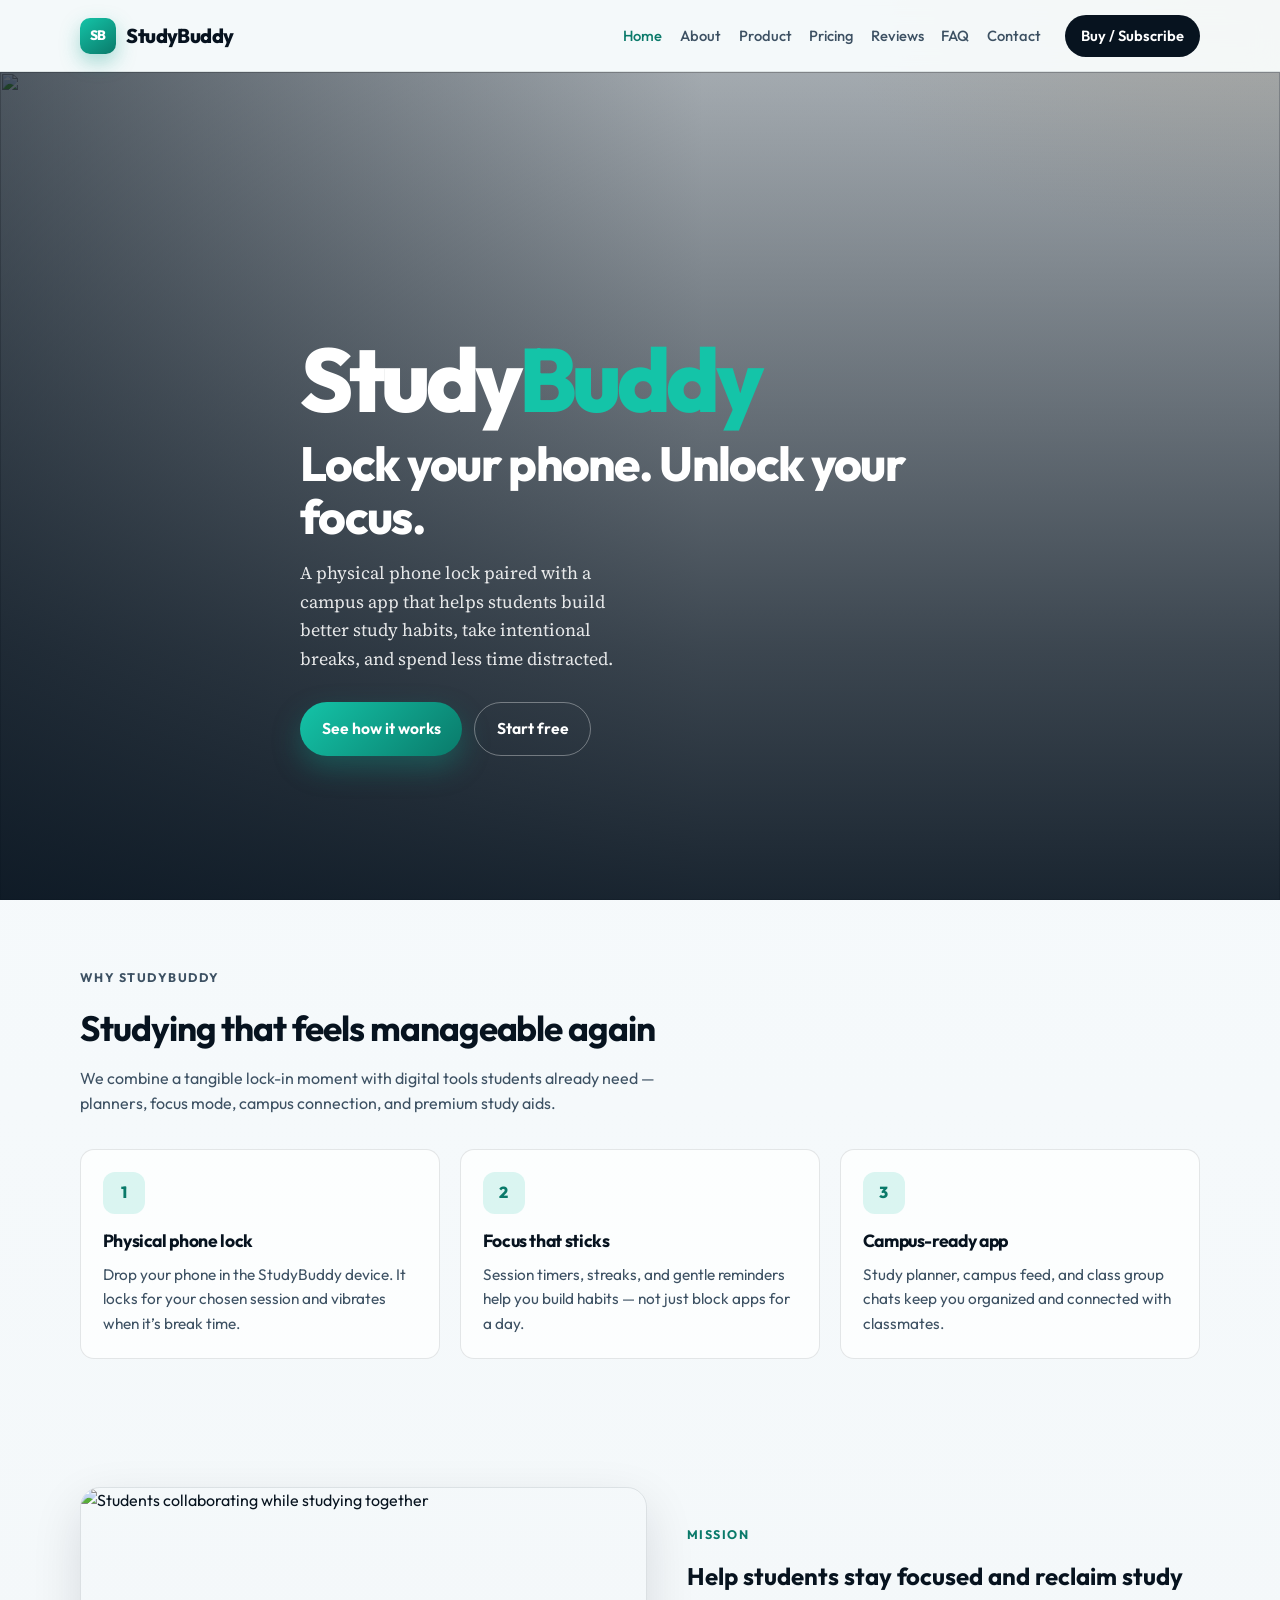
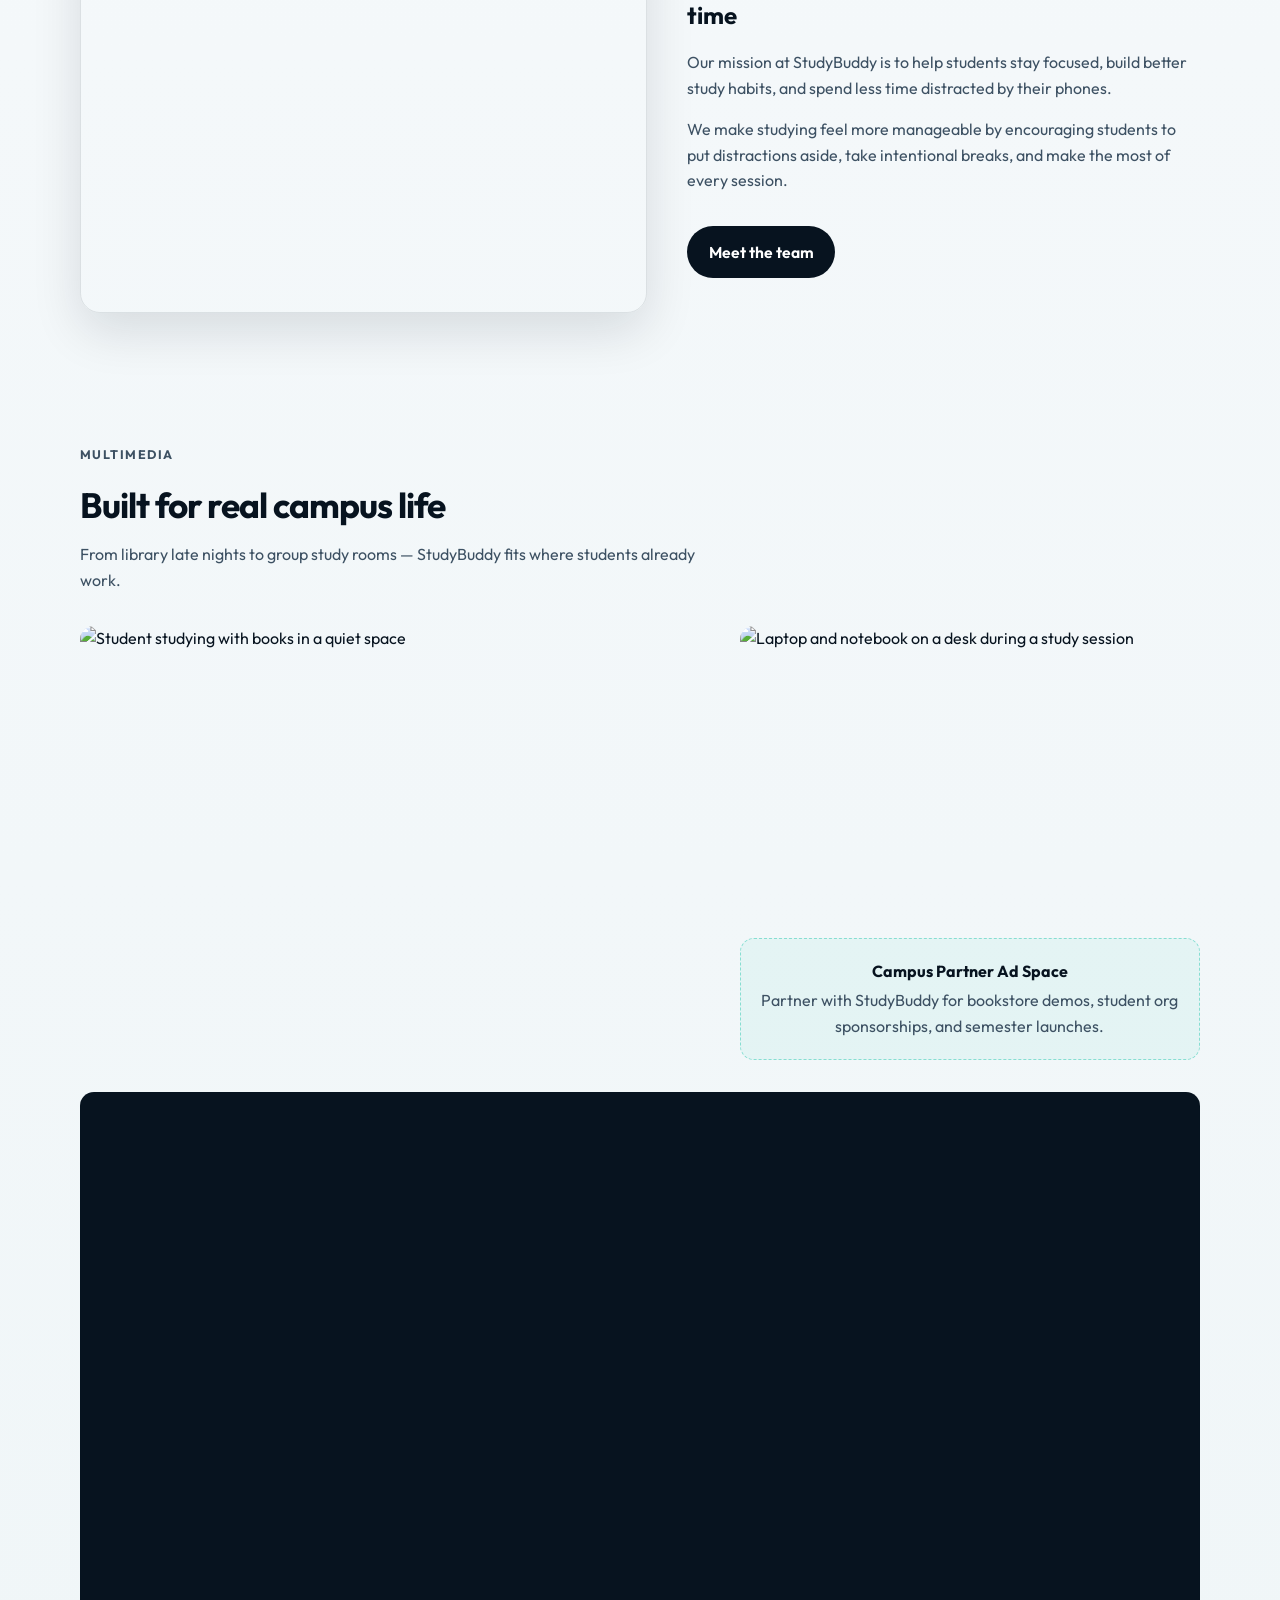
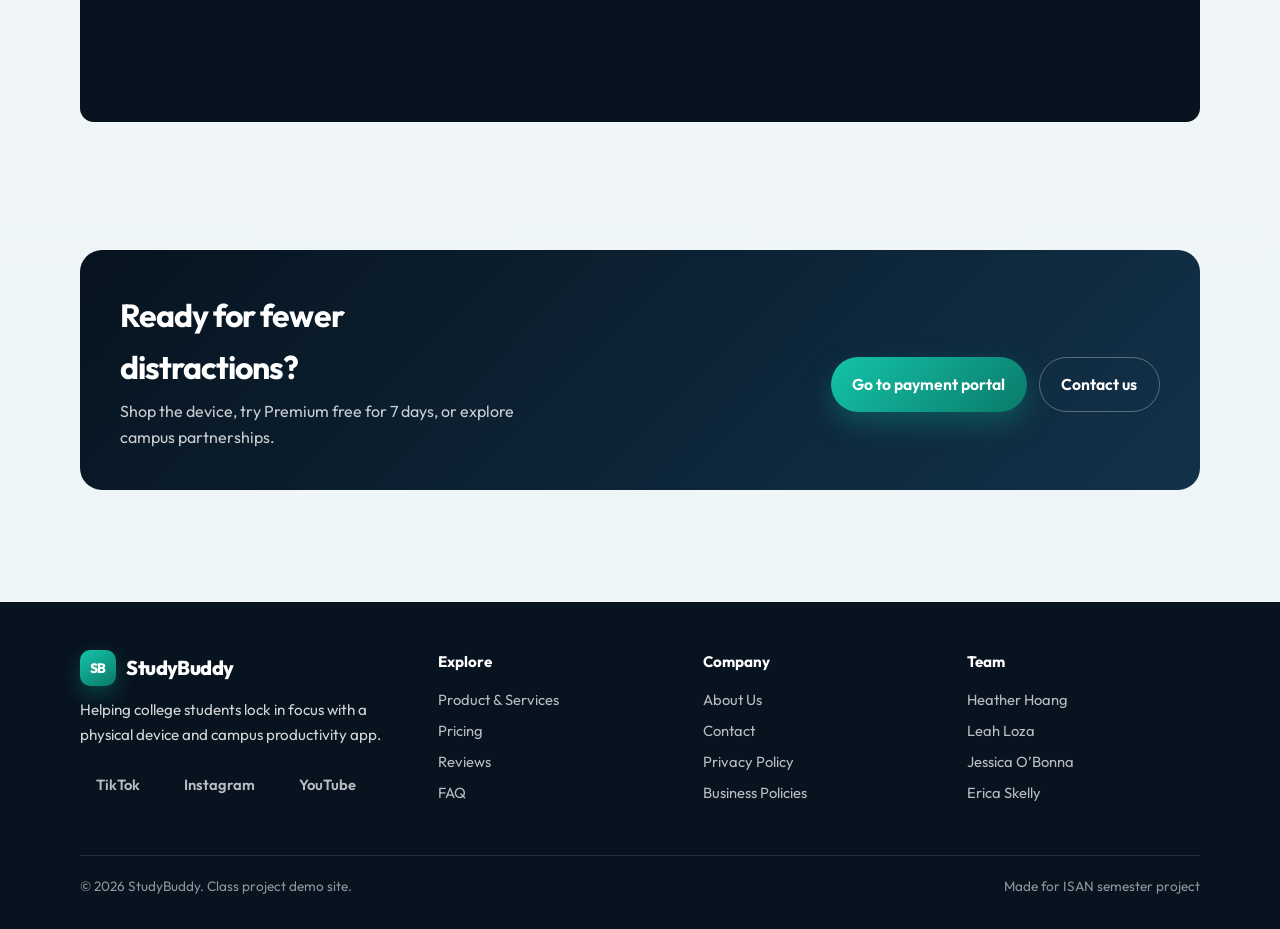
==== index.html @ 8989edad "Initial StudyBuddy multi-page class project website. Co-authored-by: Cursor <cursoragent@cursor.com>" ====
<!DOCTYPE html>
<html lang="en">
<head>
  <meta charset="UTF-8" />
  <meta name="viewport" content="width=device-width, initial-scale=1" />
  <title>StudyBuddy — Lock in. Study better.</title>
  <meta name="description" content="StudyBuddy helps college students stay focused with a phone-locking device and campus productivity app." />
  <link rel="stylesheet" href="css/styles.css" />
</head>
<body>
  <header class="site-header">
    <div class="container nav">
      <a class="logo" href="index.html"><span class="logo-mark">SB</span> StudyBuddy</a>
      <button class="nav-toggle" aria-label="Menu" aria-expanded="false"><span></span><span></span><span></span></button>
      <nav class="nav-links" aria-label="Primary">
        <a class="active" href="index.html">Home</a>
        <a href="about.html">About</a>
        <a href="product.html">Product</a>
        <a href="pricing.html">Pricing</a>
        <a href="testimonials.html">Reviews</a>
        <a href="faq.html">FAQ</a>
        <a href="contact.html">Contact</a>
        <a class="nav-cta" href="checkout.html">Buy / Subscribe</a>
      </nav>
    </div>
  </header>

  <main>
    <section class="hero">
      <div class="hero-media" aria-hidden="true">
        <img src="https://images.unsplash.com/photo-1434030216411-0b793f4b4173?auto=format&fit=crop&w=1800&q=80" alt="" />
      </div>
      <div class="container hero-content">
        <p class="brand-hero">Study<span>Buddy</span></p>
        <h1>Lock your phone. Unlock your focus.</h1>
        <p class="lede">A physical phone lock paired with a campus app that helps students build better study habits, take intentional breaks, and spend less time distracted.</p>
        <div class="hero-actions">
          <a class="btn btn-primary" href="product.html">See how it works</a>
          <a class="btn btn-ghost" href="checkout.html" style="color:#fff;border-color:rgba(255,255,255,.35)">Start free</a>
        </div>
      </div>
    </section>

    <section>
      <div class="container">
        <div class="section-head">
          <p class="eyebrow">Why StudyBuddy</p>
          <h2>Studying that feels manageable again</h2>
          <p>We combine a tangible lock-in moment with digital tools students already need — planners, focus mode, campus connection, and premium study aids.</p>
        </div>
        <div class="feature-grid">
          <article class="feature">
            <div class="feature-icon">1</div>
            <h3>Physical phone lock</h3>
            <p>Drop your phone in the StudyBuddy device. It locks for your chosen session and vibrates when it’s break time.</p>
          </article>
          <article class="feature">
            <div class="feature-icon">2</div>
            <h3>Focus that sticks</h3>
            <p>Session timers, streaks, and gentle reminders help you build habits — not just block apps for a day.</p>
          </article>
          <article class="feature">
            <div class="feature-icon">3</div>
            <h3>Campus-ready app</h3>
            <p>Study planner, campus feed, and class group chats keep you organized and connected with classmates.</p>
          </article>
        </div>
      </div>
    </section>

    <section>
      <div class="container split">
        <div class="device-shot">
          <img src="https://images.unsplash.com/photo-1522202176988-66273c2fd55f?auto=format&fit=crop&w=1200&q=80" alt="Students collaborating while studying together" />
        </div>
        <div>
          <p class="eyebrow">Mission</p>
          <h2>Help students stay focused and reclaim study time</h2>
          <p class="muted mt-1">Our mission at StudyBuddy is to help students stay focused, build better study habits, and spend less time distracted by their phones.</p>
          <p class="muted mt-1">We make studying feel more manageable by encouraging students to put distractions aside, take intentional breaks, and make the most of every session.</p>
          <a class="btn btn-secondary mt-2" href="about.html">Meet the team</a>
        </div>
      </div>
    </section>

    <section>
      <div class="container">
        <div class="section-head">
          <p class="eyebrow">Multimedia</p>
          <h2>Built for real campus life</h2>
          <p>From library late nights to group study rooms — StudyBuddy fits where students already work.</p>
        </div>
        <div class="media-band">
          <img src="https://images.unsplash.com/photo-1481627836376-60a22a1112ea?auto=format&fit=crop&w=1200&q=80" alt="Student studying with books in a quiet space" />
          <div class="media-stack">
            <img src="https://images.unsplash.com/photo-1516321318423-f06f85e504b3?auto=format&fit=crop&w=900&q=80" alt="Laptop and notebook on a desk during a study session" />
            <div class="ad-space media-tile">
              <strong>Campus Partner Ad Space</strong>
              <p class="muted">Partner with StudyBuddy for bookstore demos, student org sponsorships, and semester launches.</p>
            </div>
          </div>
        </div>
        <div class="mt-2" style="border-radius:14px;overflow:hidden;border:1px solid var(--line);aspect-ratio:16/9;background:#07131f;">
          <iframe
            title="Focus study ambience video"
            width="100%"
            height="100%"
            style="border:0;min-height:320px;"
            src="https://www.youtube.com/embed/jfKfPfyJRdk"
            allow="accelerometer; autoplay; clipboard-write; encrypted-media; gyroscope; picture-in-picture"
            allowfullscreen></iframe>
        </div>
      </div>
    </section>

    <section>
      <div class="container">
        <div class="cta-band">
          <div>
            <h2>Ready for fewer distractions?</h2>
            <p>Shop the device, try Premium free for 7 days, or explore campus partnerships.</p>
          </div>
          <div class="hero-actions">
            <a class="btn btn-primary" href="checkout.html">Go to payment portal</a>
            <a class="btn btn-ghost" href="contact.html" style="color:#fff;border-color:rgba(255,255,255,.3)">Contact us</a>
          </div>
        </div>
      </div>
    </section>
  </main>

  <footer class="site-footer">
    <div class="container footer-grid">
      <div>
        <div class="logo"><span class="logo-mark">SB</span> StudyBuddy</div>
        <p>Helping college students lock in focus with a physical device and campus productivity app.</p>
        <div class="social-row mt-1">
          <a class="social-link" href="https://www.tiktok.com" target="_blank" rel="noopener">TikTok</a>
          <a class="social-link" href="https://www.instagram.com" target="_blank" rel="noopener">Instagram</a>
          <a class="social-link" href="https://www.youtube.com" target="_blank" rel="noopener">YouTube</a>
        </div>
      </div>
      <div>
        <h4>Explore</h4>
        <a href="product.html">Product &amp; Services</a>
        <a href="pricing.html">Pricing</a>
        <a href="testimonials.html">Reviews</a>
        <a href="faq.html">FAQ</a>
      </div>
      <div>
        <h4>Company</h4>
        <a href="about.html">About Us</a>
        <a href="contact.html">Contact</a>
        <a href="privacy.html">Privacy Policy</a>
        <a href="policies.html">Business Policies</a>
      </div>
      <div>
        <h4>Team</h4>
        <a href="about.html">Heather Hoang</a>
        <a href="about.html">Leah Loza</a>
        <a href="about.html">Jessica O’Bonna</a>
        <a href="about.html">Erica Skelly</a>
      </div>
    </div>
    <div class="container footer-bottom">
      <span>© 2026 StudyBuddy. Class project demo site.</span>
      <span>Made for ISAN semester project</span>
    </div>
  </footer>
  <script src="js/main.js"></script>
</body>
</html>
---- css/styles.css ----
/* StudyBuddy — campus focus, ink + teal */
@import url('https://fonts.googleapis.com/css2?family=Outfit:wght@400;500;600;700;800&family=Source+Serif+4:opsz,wght@8..60,500;8..60,600&display=swap');

:root {
  --ink: #07131f;
  --ink-soft: #132536;
  --slate: #3d5163;
  --mist: #e8f1f4;
  --paper: #f4f8fa;
  --teal: #0f9f8a;
  --teal-bright: #14c4a8;
  --teal-deep: #0a7a6a;
  --amber: #e8a23a;
  --white: #ffffff;
  --line: rgba(7, 19, 31, 0.1);
  --shadow: 0 18px 50px rgba(7, 19, 31, 0.12);
  --radius: 14px;
  --max: 1120px;
  --nav-h: 72px;
  --font-display: "Outfit", system-ui, sans-serif;
  --font-serif: "Source Serif 4", Georgia, serif;
}

*,
*::before,
*::after {
  box-sizing: border-box;
  margin: 0;
  padding: 0;
}

html {
  scroll-behavior: smooth;
}

body {
  font-family: var(--font-display);
  color: var(--ink);
  background:
    radial-gradient(1200px 600px at 10% -10%, rgba(20, 196, 168, 0.18), transparent 55%),
    radial-gradient(900px 500px at 100% 0%, rgba(232, 162, 58, 0.12), transparent 50%),
    linear-gradient(180deg, #f7fbfd 0%, var(--paper) 40%, #eef5f7 100%);
  line-height: 1.6;
  min-height: 100vh;
}

img {
  max-width: 100%;
  display: block;
}

a {
  color: inherit;
  text-decoration: none;
}

ul {
  list-style: none;
}

.container {
  width: min(100% - 2.5rem, var(--max));
  margin-inline: auto;
}

/* Nav */
.site-header {
  position: sticky;
  top: 0;
  z-index: 100;
  height: var(--nav-h);
  backdrop-filter: blur(14px);
  background: rgba(244, 248, 250, 0.85);
  border-bottom: 1px solid var(--line);
}

.nav {
  height: var(--nav-h);
  display: flex;
  align-items: center;
  justify-content: space-between;
  gap: 1rem;
}

.logo {
  display: flex;
  align-items: center;
  gap: 0.65rem;
  font-weight: 800;
  font-size: 1.25rem;
  letter-spacing: -0.03em;
}

.logo-mark {
  width: 36px;
  height: 36px;
  border-radius: 10px;
  background: linear-gradient(145deg, var(--teal-bright), var(--teal-deep));
  display: grid;
  place-items: center;
  color: white;
  font-size: 0.85rem;
  box-shadow: 0 8px 20px rgba(15, 159, 138, 0.35);
}

.nav-links {
  display: flex;
  align-items: center;
  gap: 0.15rem 1.1rem;
  flex-wrap: wrap;
  justify-content: flex-end;
}

.nav-links a {
  font-size: 0.92rem;
  font-weight: 500;
  color: var(--slate);
  transition: color 0.2s ease;
}

.nav-links a:hover,
.nav-links a.active {
  color: var(--teal-deep);
}

.nav-cta {
  margin-left: 0.4rem;
  background: var(--ink);
  color: white !important;
  padding: 0.55rem 1rem;
  border-radius: 999px;
  font-weight: 600 !important;
}

.nav-cta:hover {
  background: var(--teal-deep) !important;
  color: white !important;
}

.nav-toggle {
  display: none;
  border: 0;
  background: transparent;
  width: 42px;
  height: 42px;
  cursor: pointer;
}

.nav-toggle span {
  display: block;
  height: 2px;
  background: var(--ink);
  margin: 7px 8px;
  border-radius: 2px;
}

@media (max-width: 900px) {
  .nav-toggle {
    display: block;
  }

  .nav-links {
    display: none;
    position: absolute;
    inset: var(--nav-h) 0 auto 0;
    background: rgba(244, 248, 250, 0.98);
    border-bottom: 1px solid var(--line);
    padding: 1rem 1.25rem 1.25rem;
    flex-direction: column;
    align-items: stretch;
    gap: 0.75rem;
  }

  .nav-links.open {
    display: flex;
  }

  .nav-cta {
    margin-left: 0;
    text-align: center;
  }
}

/* Buttons */
.btn {
  display: inline-flex;
  align-items: center;
  justify-content: center;
  gap: 0.45rem;
  padding: 0.85rem 1.35rem;
  border-radius: 999px;
  font-weight: 650;
  font-size: 0.98rem;
  border: 0;
  cursor: pointer;
  transition: transform 0.2s ease, background 0.2s ease, box-shadow 0.2s ease;
}

.btn:hover {
  transform: translateY(-2px);
}

.btn-primary {
  background: linear-gradient(135deg, var(--teal-bright), var(--teal-deep));
  color: white;
  box-shadow: 0 12px 28px rgba(15, 159, 138, 0.35);
}

.btn-secondary {
  background: var(--ink);
  color: white;
}

.btn-ghost {
  background: transparent;
  color: var(--ink);
  border: 1.5px solid var(--line);
}

.btn-amber {
  background: var(--amber);
  color: var(--ink);
}

/* Hero */
.hero {
  position: relative;
  min-height: calc(100vh - var(--nav-h));
  display: grid;
  align-items: end;
  overflow: hidden;
  color: white;
}

.hero-media {
  position: absolute;
  inset: 0;
  z-index: 0;
}

.hero-media img {
  width: 100%;
  height: 100%;
  object-fit: cover;
  animation: heroZoom 18s ease-in-out infinite alternate;
}

.hero-media::after {
  content: "";
  position: absolute;
  inset: 0;
  background:
    linear-gradient(180deg, rgba(7, 19, 31, 0.35) 0%, rgba(7, 19, 31, 0.78) 70%, rgba(7, 19, 31, 0.92) 100%),
    linear-gradient(90deg, rgba(7, 19, 31, 0.55), transparent 55%);
}

@keyframes heroZoom {
  from { transform: scale(1); }
  to { transform: scale(1.06); }
}

.hero-content {
  position: relative;
  z-index: 1;
  padding: 4.5rem 0 5rem;
  max-width: 680px;
  animation: riseIn 0.9s ease both;
}

@keyframes riseIn {
  from { opacity: 0; transform: translateY(24px); }
  to { opacity: 1; transform: translateY(0); }
}

.brand-hero {
  font-size: clamp(3.4rem, 9vw, 5.6rem);
  font-weight: 800;
  letter-spacing: -0.05em;
  line-height: 0.95;
  margin-bottom: 1rem;
}

.brand-hero span {
  color: var(--teal-bright);
}

.hero h1,
.page-hero h1 {
  font-size: clamp(2rem, 4.5vw, 3rem);
  letter-spacing: -0.035em;
  line-height: 1.1;
  font-weight: 750;
}

.hero .lede,
.page-hero .lede {
  margin-top: 1rem;
  font-size: 1.12rem;
  color: rgba(255, 255, 255, 0.88);
  max-width: 38ch;
  font-family: var(--font-serif);
}

.hero-actions {
  display: flex;
  flex-wrap: wrap;
  gap: 0.75rem;
  margin-top: 1.75rem;
}

/* Page hero (inner) */
.page-hero {
  padding: 3.5rem 0 2.5rem;
}

.page-hero h1 {
  max-width: 16ch;
}

.page-hero .lede {
  color: var(--slate);
  font-family: var(--font-serif);
}

.eyebrow {
  display: inline-block;
  font-size: 0.78rem;
  font-weight: 700;
  letter-spacing: 0.12em;
  text-transform: uppercase;
  color: var(--teal-deep);
  margin-bottom: 0.75rem;
}

/* Sections */
section {
  padding: 4rem 0;
}

.section-head {
  margin-bottom: 2rem;
  max-width: 620px;
}

.section-head h2 {
  font-size: clamp(1.6rem, 3vw, 2.2rem);
  letter-spacing: -0.03em;
  margin-bottom: 0.6rem;
}

.section-head p {
  color: var(--slate);
}

.split {
  display: grid;
  grid-template-columns: 1.05fr 0.95fr;
  gap: 2.5rem;
  align-items: center;
}

@media (max-width: 800px) {
  .split {
    grid-template-columns: 1fr;
  }
}

.feature-grid,
.team-grid,
.plan-grid,
.review-grid,
.policy-grid {
  display: grid;
  gap: 1.25rem;
}

.feature-grid {
  grid-template-columns: repeat(3, 1fr);
}

.team-grid,
.review-grid {
  grid-template-columns: repeat(2, 1fr);
}

.plan-grid {
  grid-template-columns: repeat(3, 1fr);
}

.policy-grid {
  grid-template-columns: repeat(2, 1fr);
}

@media (max-width: 900px) {
  .feature-grid,
  .plan-grid {
    grid-template-columns: 1fr;
  }

  .team-grid,
  .review-grid,
  .policy-grid {
    grid-template-columns: 1fr;
  }
}

.feature,
.team-card,
.plan,
.review,
.policy-block,
.faq-item,
.media-tile {
  background: rgba(255, 255, 255, 0.72);
  border: 1px solid var(--line);
  border-radius: var(--radius);
  padding: 1.35rem;
  transition: transform 0.25s ease, box-shadow 0.25s ease;
}

.feature:hover,
.team-card:hover,
.review:hover {
  transform: translateY(-4px);
  box-shadow: var(--shadow);
}

.feature-icon {
  width: 42px;
  height: 42px;
  border-radius: 12px;
  background: rgba(20, 196, 168, 0.15);
  color: var(--teal-deep);
  display: grid;
  place-items: center;
  font-weight: 800;
  margin-bottom: 0.85rem;
}

.feature h3,
.team-card h3,
.plan h3,
.review h3,
.policy-block h3 {
  font-size: 1.1rem;
  margin-bottom: 0.45rem;
  letter-spacing: -0.02em;
}

.feature p,
.team-card p,
.plan p,
.review p,
.policy-block p,
.faq-item p {
  color: var(--slate);
  font-size: 0.96rem;
}

.role {
  color: var(--teal-deep);
  font-weight: 650;
  font-size: 0.88rem;
  margin-bottom: 0.35rem;
}

/* Media band */
.media-band {
  display: grid;
  grid-template-columns: 1.4fr 1fr;
  gap: 1rem;
}

.media-band img {
  width: 100%;
  height: 100%;
  min-height: 280px;
  object-fit: cover;
  border-radius: var(--radius);
}

.media-stack {
  display: grid;
  gap: 1rem;
}

@media (max-width: 800px) {
  .media-band {
    grid-template-columns: 1fr;
  }
}

/* Pricing */
.plan.featured {
  border: 2px solid var(--teal);
  box-shadow: var(--shadow);
  position: relative;
}

.plan .price {
  font-size: 2.4rem;
  font-weight: 800;
  letter-spacing: -0.04em;
  margin: 0.6rem 0;
}

.plan .price span {
  font-size: 0.95rem;
  font-weight: 500;
  color: var(--slate);
}

.plan ul {
  margin: 1rem 0 1.4rem;
  display: grid;
  gap: 0.45rem;
}

.plan li {
  color: var(--slate);
  padding-left: 1.2rem;
  position: relative;
  font-size: 0.94rem;
}

.plan li::before {
  content: "✓";
  position: absolute;
  left: 0;
  color: var(--teal-deep);
  font-weight: 700;
}

.badge {
  display: inline-block;
  background: rgba(20, 196, 168, 0.15);
  color: var(--teal-deep);
  font-size: 0.75rem;
  font-weight: 700;
  padding: 0.25rem 0.6rem;
  border-radius: 999px;
  margin-bottom: 0.5rem;
}

/* Forms */
.form-shell {
  background: rgba(255, 255, 255, 0.8);
  border: 1px solid var(--line);
  border-radius: calc(var(--radius) + 4px);
  padding: 1.5rem;
  box-shadow: var(--shadow);
}

.form-grid {
  display: grid;
  gap: 1rem;
}

.form-grid.two {
  grid-template-columns: 1fr 1fr;
}

@media (max-width: 700px) {
  .form-grid.two {
    grid-template-columns: 1fr;
  }
}

label {
  display: grid;
  gap: 0.35rem;
  font-size: 0.9rem;
  font-weight: 600;
}

input,
select,
textarea {
  width: 100%;
  border: 1.5px solid var(--line);
  border-radius: 10px;
  padding: 0.75rem 0.85rem;
  font: inherit;
  background: white;
  color: var(--ink);
}

input:focus,
select:focus,
textarea:focus {
  outline: 2px solid rgba(20, 196, 168, 0.35);
  border-color: var(--teal);
}

textarea {
  min-height: 130px;
  resize: vertical;
}

.form-note {
  margin-top: 0.85rem;
  font-size: 0.85rem;
  color: var(--slate);
}

.form-success {
  display: none;
  margin-top: 1rem;
  padding: 0.9rem 1rem;
  border-radius: 10px;
  background: rgba(20, 196, 168, 0.15);
  color: var(--teal-deep);
  font-weight: 600;
}

.form-success.show {
  display: block;
  animation: riseIn 0.4s ease;
}

/* FAQ */
.faq-list {
  display: grid;
  gap: 0.85rem;
}

.faq-item summary {
  cursor: pointer;
  font-weight: 650;
  list-style: none;
}

.faq-item summary::-webkit-details-marker {
  display: none;
}

.faq-item summary::after {
  content: "+";
  float: right;
  color: var(--teal-deep);
  font-weight: 700;
}

.faq-item[open] summary::after {
  content: "–";
}

.faq-item p {
  margin-top: 0.75rem;
}

/* Social */
.social-row {
  display: flex;
  flex-wrap: wrap;
  gap: 0.75rem;
}

.social-link {
  display: inline-flex;
  align-items: center;
  gap: 0.45rem;
  padding: 0.65rem 1rem;
  border-radius: 999px;
  background: var(--ink);
  color: white;
  font-weight: 600;
  font-size: 0.9rem;
}

.social-link:hover {
  background: var(--teal-deep);
}

/* Stars */
.stars {
  color: var(--amber);
  letter-spacing: 0.08em;
  margin-bottom: 0.4rem;
}

/* Checkout */
.checkout-layout {
  display: grid;
  grid-template-columns: 1.1fr 0.9fr;
  gap: 1.5rem;
  align-items: start;
}

@media (max-width: 850px) {
  .checkout-layout {
    grid-template-columns: 1fr;
  }
}

.order-summary {
  background: var(--ink);
  color: white;
  border-radius: calc(var(--radius) + 4px);
  padding: 1.5rem;
}

.order-summary h3 {
  margin-bottom: 1rem;
}

.order-line {
  display: flex;
  justify-content: space-between;
  gap: 1rem;
  padding: 0.55rem 0;
  border-bottom: 1px solid rgba(255, 255, 255, 0.12);
  font-size: 0.95rem;
}

.order-total {
  display: flex;
  justify-content: space-between;
  margin-top: 1rem;
  font-size: 1.2rem;
  font-weight: 750;
}

/* Footer */
.site-footer {
  margin-top: 3rem;
  background: var(--ink);
  color: rgba(255, 255, 255, 0.82);
  padding: 3rem 0 2rem;
}

.footer-grid {
  display: grid;
  grid-template-columns: 1.4fr 1fr 1fr 1fr;
  gap: 2rem;
}

@media (max-width: 850px) {
  .footer-grid {
    grid-template-columns: 1fr 1fr;
  }
}

@media (max-width: 520px) {
  .footer-grid {
    grid-template-columns: 1fr;
  }
}

.site-footer .logo {
  color: white;
  margin-bottom: 0.75rem;
}

.site-footer p {
  max-width: 34ch;
  font-size: 0.95rem;
}

.site-footer h4 {
  color: white;
  margin-bottom: 0.85rem;
  font-size: 0.95rem;
}

.site-footer a {
  display: block;
  color: rgba(255, 255, 255, 0.72);
  margin-bottom: 0.45rem;
  font-size: 0.92rem;
}

.site-footer a:hover {
  color: var(--teal-bright);
}

.footer-bottom {
  margin-top: 2.5rem;
  padding-top: 1.25rem;
  border-top: 1px solid rgba(255, 255, 255, 0.12);
  display: flex;
  flex-wrap: wrap;
  justify-content: space-between;
  gap: 0.75rem;
  font-size: 0.85rem;
  color: rgba(255, 255, 255, 0.55);
}

/* Utility */
.muted {
  color: var(--slate);
}

.mt-1 { margin-top: 1rem; }
.mt-2 { margin-top: 2rem; }
.mb-1 { margin-bottom: 1rem; }

.prose {
  max-width: 70ch;
}

.prose p + p {
  margin-top: 1rem;
}

.prose ul {
  margin: 1rem 0;
  padding-left: 1.2rem;
}

.prose li {
  list-style: disc;
  color: var(--slate);
  margin-bottom: 0.4rem;
}

.device-shot {
  border-radius: calc(var(--radius) + 6px);
  overflow: hidden;
  box-shadow: var(--shadow);
  border: 1px solid var(--line);
}

.device-shot img {
  width: 100%;
  aspect-ratio: 4 / 3;
  object-fit: cover;
}

.cta-band {
  background: linear-gradient(135deg, var(--ink) 0%, #12324a 100%);
  color: white;
  border-radius: calc(var(--radius) + 8px);
  padding: 2.5rem;
  display: flex;
  flex-wrap: wrap;
  justify-content: space-between;
  gap: 1.25rem;
  align-items: center;
}

.cta-band h2 {
  font-size: clamp(1.5rem, 3vw, 2rem);
  letter-spacing: -0.03em;
  max-width: 16ch;
}

.cta-band p {
  color: rgba(255, 255, 255, 0.78);
  margin-top: 0.4rem;
  max-width: 40ch;
}

.ad-space {
  margin-top: 1rem;
  border: 1.5px dashed rgba(20, 196, 168, 0.45);
  border-radius: var(--radius);
  padding: 1.25rem;
  background: rgba(20, 196, 168, 0.06);
  text-align: center;
}

.ad-space strong {
  display: block;
  margin-bottom: 0.25rem;
}
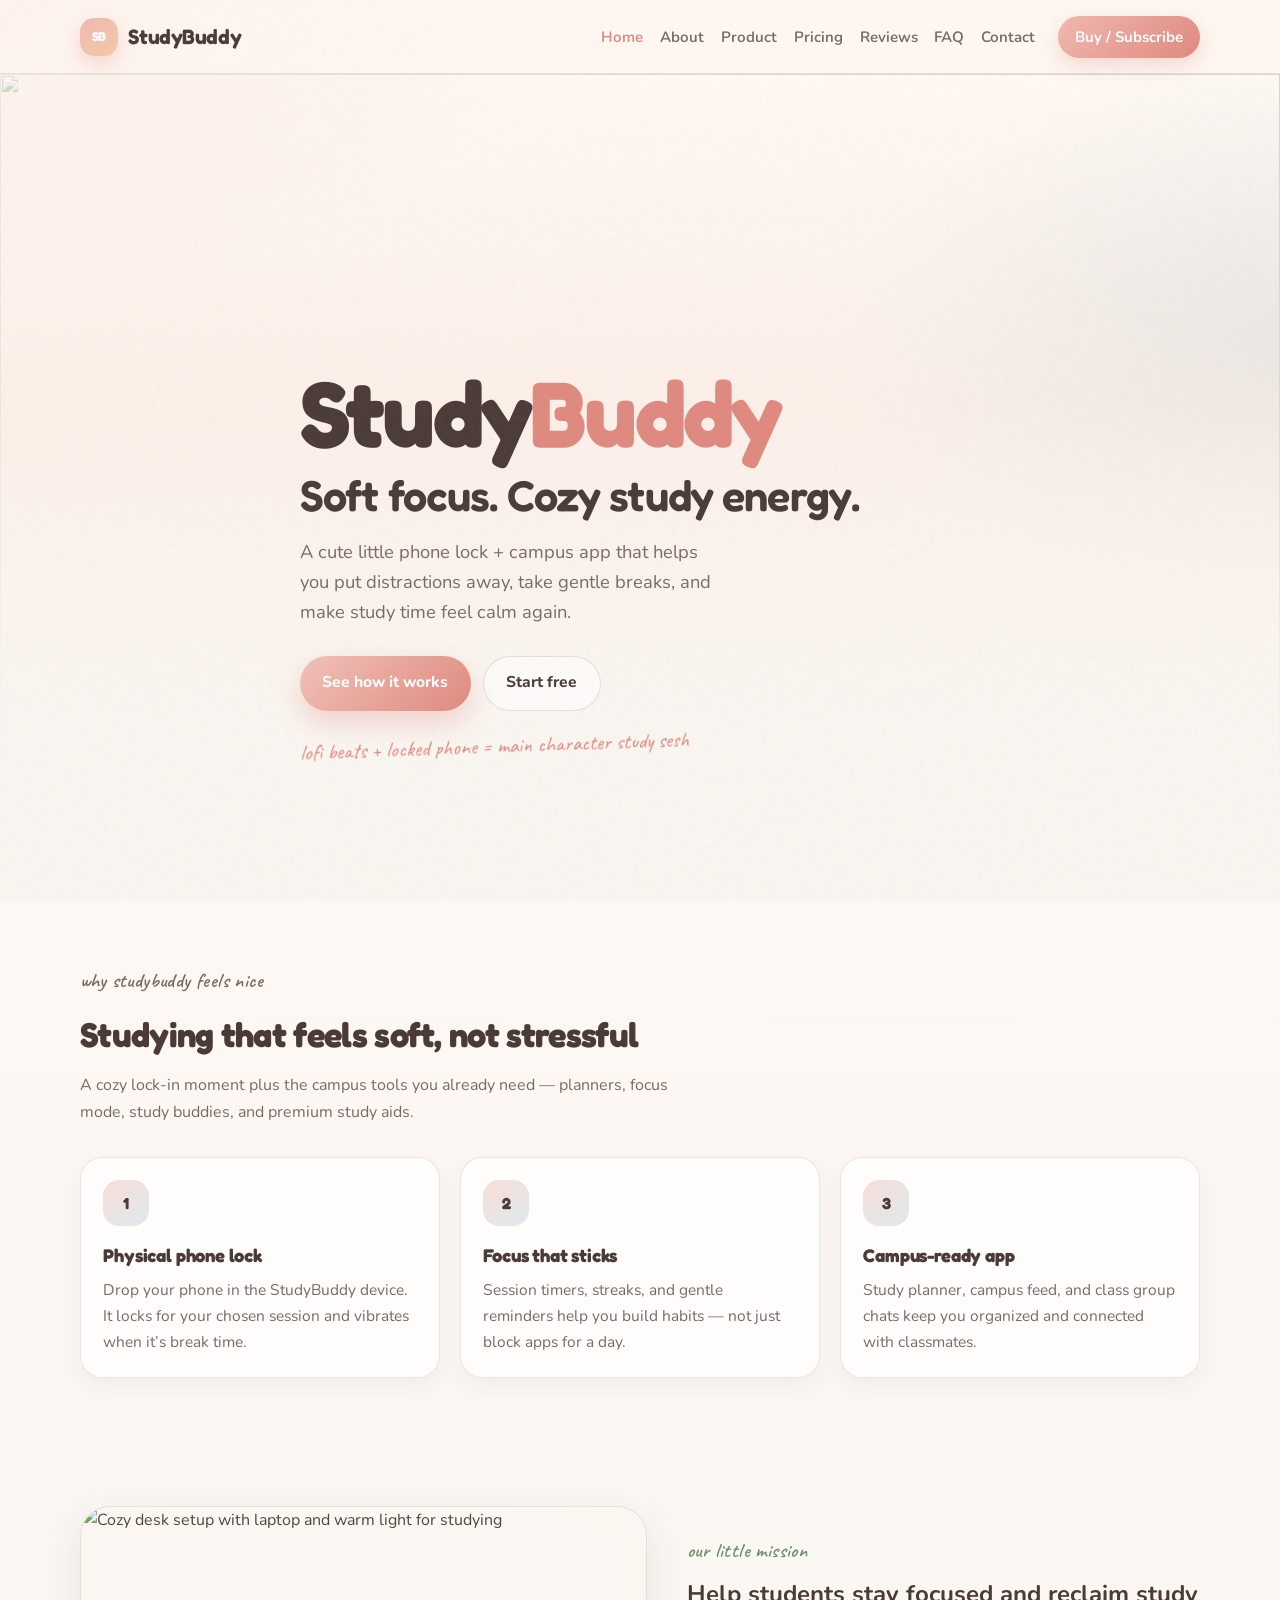
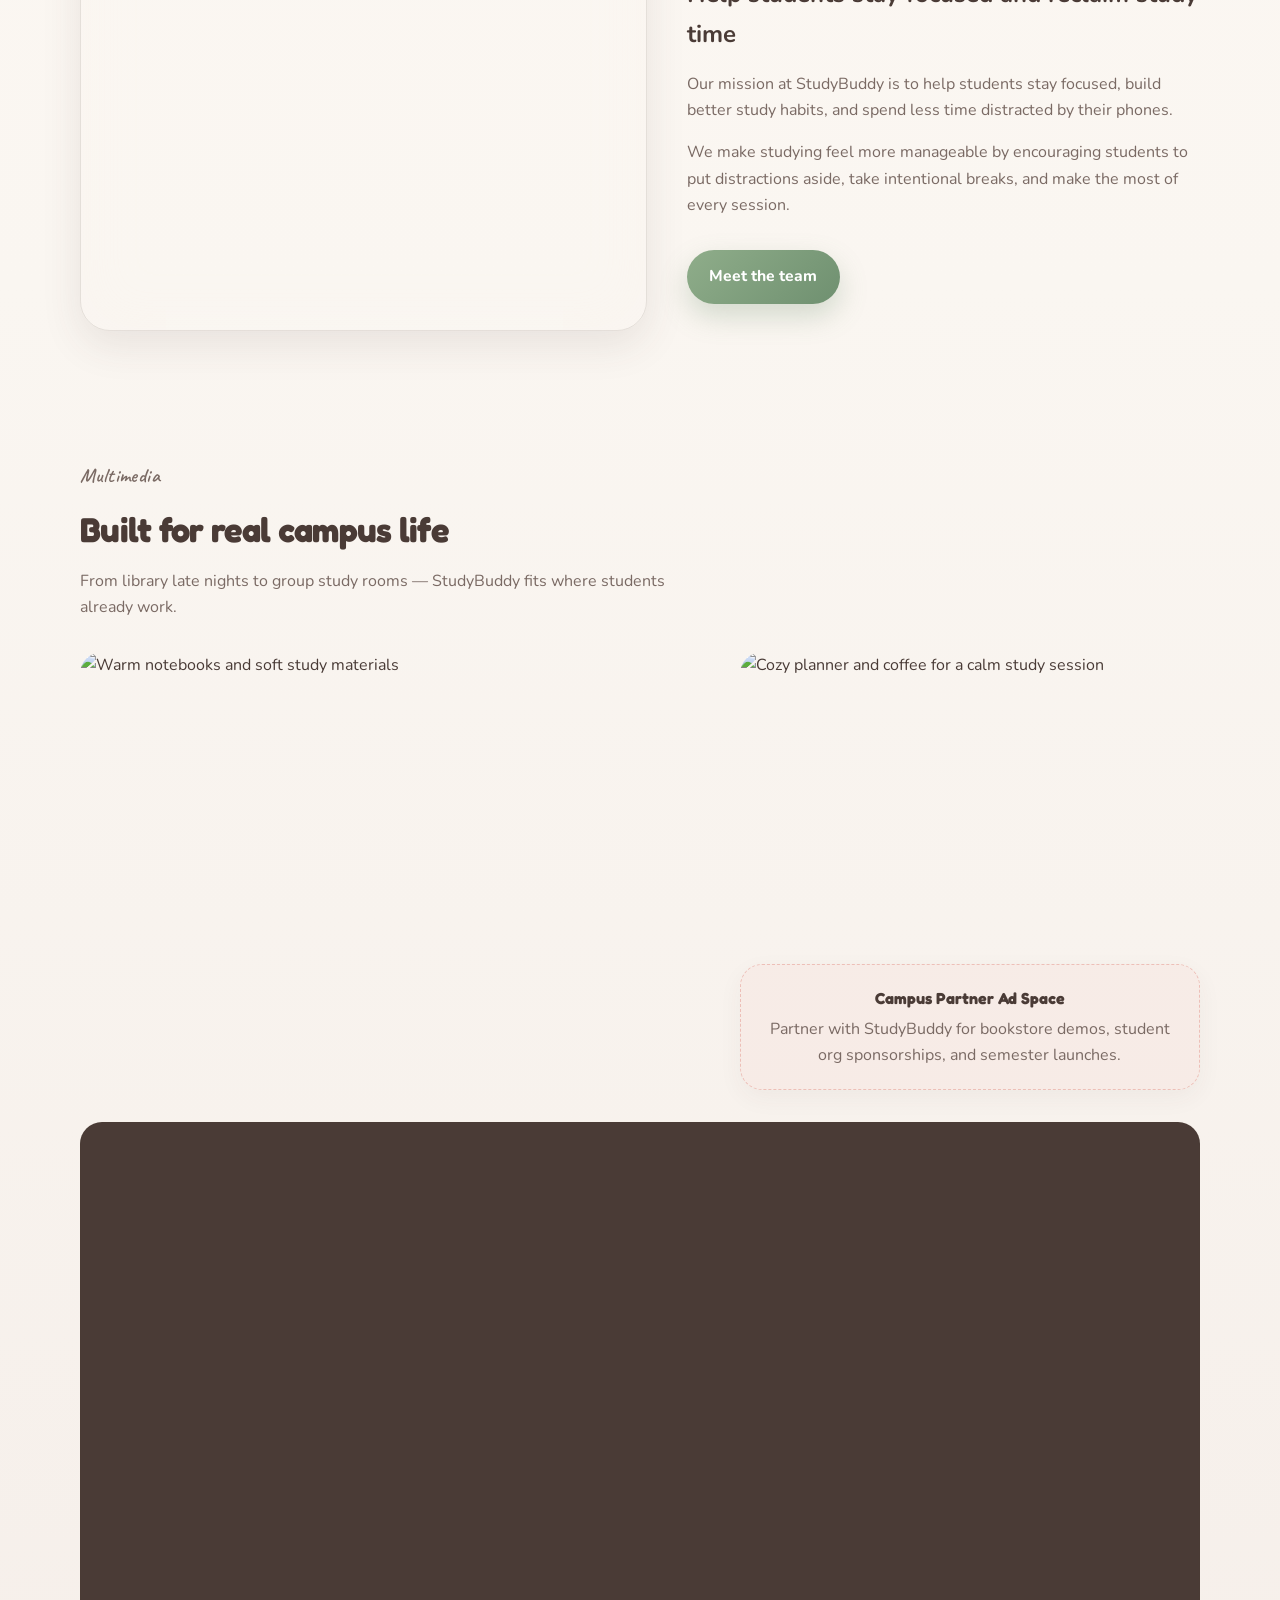
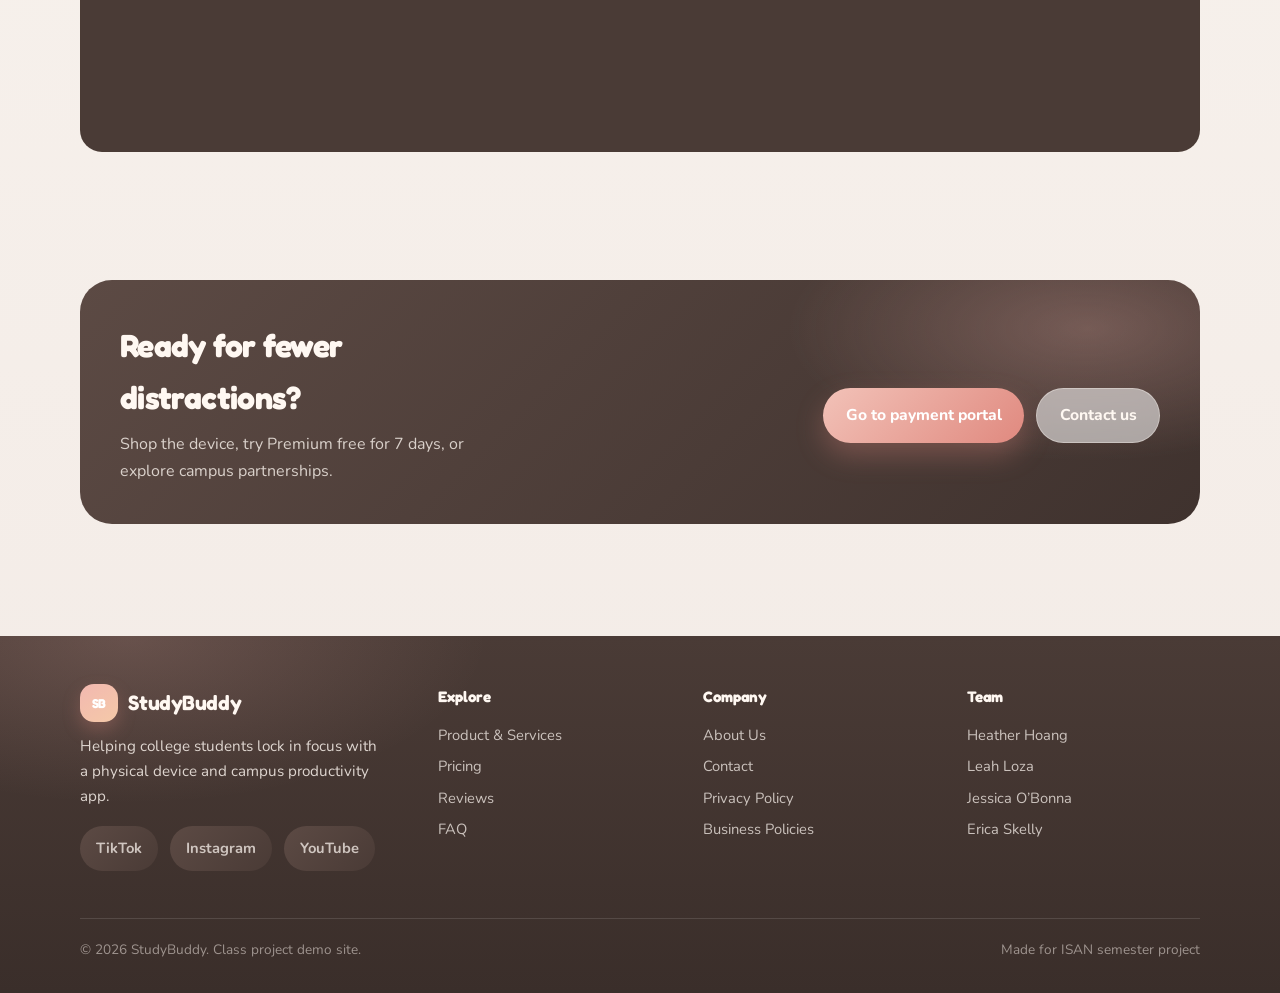
==== commit c908aa16: "Restyle StudyBuddy with a cute cozy lofi aesthetic. Co-authored-by: Cursor <cursoragent@cursor.com>" ====
--- a/index.html
+++ b/index.html
@@ -3,7 +3,7 @@
 <head>
   <meta charset="UTF-8" />
   <meta name="viewport" content="width=device-width, initial-scale=1" />
-  <title>StudyBuddy — Lock in. Study better.</title>
+  <title>StudyBuddy — cozy focus, cute vibes</title>
   <meta name="description" content="StudyBuddy helps college students stay focused with a phone-locking device and campus productivity app." />
   <link rel="stylesheet" href="css/styles.css" />
 </head>
@@ -28,25 +28,26 @@
   <main>
     <section class="hero">
       <div class="hero-media" aria-hidden="true">
-        <img src="https://images.unsplash.com/photo-1434030216411-0b793f4b4173?auto=format&fit=crop&w=1800&q=80" alt="" />
+        <img src="https://images.unsplash.com/photo-1513364776144-60967b0f800f?auto=format&fit=crop&w=1800&q=80" alt="" />
       </div>
       <div class="container hero-content">
         <p class="brand-hero">Study<span>Buddy</span></p>
-        <h1>Lock your phone. Unlock your focus.</h1>
-        <p class="lede">A physical phone lock paired with a campus app that helps students build better study habits, take intentional breaks, and spend less time distracted.</p>
+        <h1>Soft focus. Cozy study energy.</h1>
+        <p class="lede">A cute little phone lock + campus app that helps you put distractions away, take gentle breaks, and make study time feel calm again.</p>
         <div class="hero-actions">
           <a class="btn btn-primary" href="product.html">See how it works</a>
-          <a class="btn btn-ghost" href="checkout.html" style="color:#fff;border-color:rgba(255,255,255,.35)">Start free</a>
+          <a class="btn btn-ghost" href="checkout.html">Start free</a>
         </div>
+        <p class="lofi-note">lofi beats + locked phone = main character study sesh</p>
       </div>
     </section>
 
     <section>
       <div class="container">
         <div class="section-head">
-          <p class="eyebrow">Why StudyBuddy</p>
-          <h2>Studying that feels manageable again</h2>
-          <p>We combine a tangible lock-in moment with digital tools students already need — planners, focus mode, campus connection, and premium study aids.</p>
+          <p class="eyebrow">why studybuddy feels nice</p>
+          <h2>Studying that feels soft, not stressful</h2>
+          <p>A cozy lock-in moment plus the campus tools you already need — planners, focus mode, study buddies, and premium study aids.</p>
         </div>
         <div class="feature-grid">
           <article class="feature">
@@ -71,10 +72,10 @@
     <section>
       <div class="container split">
         <div class="device-shot">
-          <img src="https://images.unsplash.com/photo-1522202176988-66273c2fd55f?auto=format&fit=crop&w=1200&q=80" alt="Students collaborating while studying together" />
+          <img src="https://images.unsplash.com/photo-1499750310107-5fef28a66643?auto=format&fit=crop&w=1200&q=80" alt="Cozy desk setup with laptop and warm light for studying" />
         </div>
         <div>
-          <p class="eyebrow">Mission</p>
+          <p class="eyebrow">our little mission</p>
           <h2>Help students stay focused and reclaim study time</h2>
           <p class="muted mt-1">Our mission at StudyBuddy is to help students stay focused, build better study habits, and spend less time distracted by their phones.</p>
           <p class="muted mt-1">We make studying feel more manageable by encouraging students to put distractions aside, take intentional breaks, and make the most of every session.</p>
@@ -91,18 +92,18 @@
           <p>From library late nights to group study rooms — StudyBuddy fits where students already work.</p>
         </div>
         <div class="media-band">
-          <img src="https://images.unsplash.com/photo-1481627836376-60a22a1112ea?auto=format&fit=crop&w=1200&q=80" alt="Student studying with books in a quiet space" />
+          <img src="https://images.unsplash.com/photo-1513475382585-d06e58bcb0e0?auto=format&fit=crop&w=1200&q=80" alt="Warm notebooks and soft study materials" />
           <div class="media-stack">
-            <img src="https://images.unsplash.com/photo-1516321318423-f06f85e504b3?auto=format&fit=crop&w=900&q=80" alt="Laptop and notebook on a desk during a study session" />
+            <img src="https://images.unsplash.com/photo-1484480974693-6ca0a78fb36b?auto=format&fit=crop&w=900&q=80" alt="Cozy planner and coffee for a calm study session" />
             <div class="ad-space media-tile">
               <strong>Campus Partner Ad Space</strong>
               <p class="muted">Partner with StudyBuddy for bookstore demos, student org sponsorships, and semester launches.</p>
             </div>
           </div>
         </div>
-        <div class="mt-2" style="border-radius:14px;overflow:hidden;border:1px solid var(--line);aspect-ratio:16/9;background:#07131f;">
+        <div class="mt-2" style="border-radius:22px;overflow:hidden;border:1px solid var(--line);aspect-ratio:16/9;background:#4a3b36;">
           <iframe
-            title="Focus study ambience video"
+            title="Lofi study beats video"
             width="100%"
             height="100%"
             style="border:0;min-height:320px;"
@@ -122,7 +123,7 @@
           </div>
           <div class="hero-actions">
             <a class="btn btn-primary" href="checkout.html">Go to payment portal</a>
-            <a class="btn btn-ghost" href="contact.html" style="color:#fff;border-color:rgba(255,255,255,.3)">Contact us</a>
+            <a class="btn btn-ghost" href="contact.html" style="color:#fff8f2;border-color:rgba(255,248,242,.35)">Contact us</a>
           </div>
         </div>
       </div>
--- a/css/styles.css
+++ b/css/styles.css
@@ -1,24 +1,29 @@
-/* StudyBuddy — campus focus, ink + teal */
-@import url('https://fonts.googleapis.com/css2?family=Outfit:wght@400;500;600;700;800&family=Source+Serif+4:opsz,wght@8..60,500;8..60,600&display=swap');
+/* StudyBuddy — cute cozy lofi */
+@import url('https://fonts.googleapis.com/css2?family=Fredoka:wght@400;500;600;700&family=Nunito:ital,wght@0,400;0,500;0,600;0,700;0,800;1,400&family=Caveat:wght@500;600&display=swap');
 
 :root {
-  --ink: #07131f;
-  --ink-soft: #132536;
-  --slate: #3d5163;
-  --mist: #e8f1f4;
-  --paper: #f4f8fa;
-  --teal: #0f9f8a;
-  --teal-bright: #14c4a8;
-  --teal-deep: #0a7a6a;
-  --amber: #e8a23a;
+  --ink: #4a3b36;
+  --ink-soft: #5c4a44;
+  --slate: #7a6a64;
+  --mist: #f3ebe4;
+  --paper: #faf6f1;
+  --blush: #f2b8b0;
+  --blush-deep: #e0897f;
+  --matcha: #8fad8a;
+  --matcha-deep: #6f9070;
+  --cream: #fff8f2;
+  --sky: #b7d0d8;
+  --lavender-mist: #d9cfe8;
+  --amber: #e8b86d;
   --white: #ffffff;
-  --line: rgba(7, 19, 31, 0.1);
-  --shadow: 0 18px 50px rgba(7, 19, 31, 0.12);
-  --radius: 14px;
+  --line: rgba(74, 59, 54, 0.12);
+  --shadow: 0 14px 40px rgba(74, 59, 54, 0.1);
+  --radius: 22px;
   --max: 1120px;
-  --nav-h: 72px;
-  --font-display: "Outfit", system-ui, sans-serif;
-  --font-serif: "Source Serif 4", Georgia, serif;
+  --nav-h: 74px;
+  --font-display: "Fredoka", system-ui, sans-serif;
+  --font-body: "Nunito", system-ui, sans-serif;
+  --font-lofi: "Caveat", cursive;
 }
 
 *,
@@ -34,14 +39,26 @@
 }
 
 body {
-  font-family: var(--font-display);
+  font-family: var(--font-body);
   color: var(--ink);
-  background:
-    radial-gradient(1200px 600px at 10% -10%, rgba(20, 196, 168, 0.18), transparent 55%),
-    radial-gradient(900px 500px at 100% 0%, rgba(232, 162, 58, 0.12), transparent 50%),
-    linear-gradient(180deg, #f7fbfd 0%, var(--paper) 40%, #eef5f7 100%);
-  line-height: 1.6;
+  background-color: var(--paper);
+  background-image:
+    radial-gradient(ellipse 900px 500px at 0% 0%, rgba(242, 184, 176, 0.35), transparent 60%),
+    radial-gradient(ellipse 800px 480px at 100% 8%, rgba(183, 208, 216, 0.4), transparent 55%),
+    radial-gradient(ellipse 700px 400px at 50% 100%, rgba(143, 173, 138, 0.22), transparent 50%),
+    linear-gradient(180deg, #fff9f4 0%, var(--paper) 45%, #f3ebe6 100%);
+  line-height: 1.65;
   min-height: 100vh;
+}
+
+body::before {
+  content: "";
+  pointer-events: none;
+  position: fixed;
+  inset: 0;
+  z-index: 9999;
+  opacity: 0.045;
+  background-image: url("data:image/svg+xml,%3Csvg viewBox='0 0 200 200' xmlns='http://www.w3.org/2000/svg'%3E%3Cfilter id='n'%3E%3CfeTurbulence type='fractalNoise' baseFrequency='0.85' numOctaves='4' stitchTiles='stitch'/%3E%3C/filter%3E%3Crect width='100%25' height='100%25' filter='url(%23n)'/%3E%3C/svg%3E");
 }
 
 img {
@@ -69,8 +86,8 @@
   top: 0;
   z-index: 100;
   height: var(--nav-h);
-  backdrop-filter: blur(14px);
-  background: rgba(244, 248, 250, 0.85);
+  backdrop-filter: blur(16px);
+  background: rgba(255, 248, 242, 0.82);
   border-bottom: 1px solid var(--line);
 }
 
@@ -86,54 +103,65 @@
   display: flex;
   align-items: center;
   gap: 0.65rem;
-  font-weight: 800;
-  font-size: 1.25rem;
-  letter-spacing: -0.03em;
+  font-family: var(--font-display);
+  font-weight: 650;
+  font-size: 1.3rem;
+  letter-spacing: -0.02em;
+  color: var(--ink);
 }
 
 .logo-mark {
-  width: 36px;
-  height: 36px;
-  border-radius: 10px;
-  background: linear-gradient(145deg, var(--teal-bright), var(--teal-deep));
+  width: 38px;
+  height: 38px;
+  border-radius: 14px;
+  background: linear-gradient(145deg, var(--blush), #f5c9a8);
   display: grid;
   place-items: center;
   color: white;
-  font-size: 0.85rem;
-  box-shadow: 0 8px 20px rgba(15, 159, 138, 0.35);
+  font-size: 0.8rem;
+  font-family: var(--font-display);
+  font-weight: 700;
+  box-shadow: 0 8px 18px rgba(224, 137, 127, 0.28);
+  animation: softFloat 4.5s ease-in-out infinite;
+}
+
+@keyframes softFloat {
+  0%, 100% { transform: translateY(0); }
+  50% { transform: translateY(-3px); }
 }
 
 .nav-links {
   display: flex;
   align-items: center;
-  gap: 0.15rem 1.1rem;
+  gap: 0.15rem 1.05rem;
   flex-wrap: wrap;
   justify-content: flex-end;
 }
 
 .nav-links a {
-  font-size: 0.92rem;
-  font-weight: 500;
+  font-size: 0.94rem;
+  font-weight: 650;
   color: var(--slate);
   transition: color 0.2s ease;
 }
 
 .nav-links a:hover,
 .nav-links a.active {
-  color: var(--teal-deep);
+  color: var(--blush-deep);
 }
 
 .nav-cta {
   margin-left: 0.4rem;
-  background: var(--ink);
+  background: linear-gradient(135deg, var(--blush), var(--blush-deep));
   color: white !important;
-  padding: 0.55rem 1rem;
+  padding: 0.55rem 1.05rem;
   border-radius: 999px;
-  font-weight: 600 !important;
+  font-weight: 700 !important;
+  box-shadow: 0 8px 20px rgba(224, 137, 127, 0.28);
 }
 
 .nav-cta:hover {
-  background: var(--teal-deep) !important;
+  filter: brightness(1.05);
   color: white !important;
 }
 
@@ -163,7 +191,7 @@
     display: none;
     position: absolute;
     inset: var(--nav-h) 0 auto 0;
-    background: rgba(244, 248, 250, 0.98);
+    background: rgba(255, 248, 242, 0.97);
     border-bottom: 1px solid var(--line);
     padding: 1rem 1.25rem 1.25rem;
     flex-direction: column;
@@ -187,49 +215,52 @@
   align-items: center;
   justify-content: center;
   gap: 0.45rem;
-  padding: 0.85rem 1.35rem;
+  padding: 0.85rem 1.4rem;
   border-radius: 999px;
-  font-weight: 650;
+  font-family: var(--font-body);
+  font-weight: 750;
   font-size: 0.98rem;
   border: 0;
   cursor: pointer;
-  transition: transform 0.2s ease, background 0.2s ease, box-shadow 0.2s ease;
+  transition: transform 0.25s ease, filter 0.2s ease, box-shadow 0.25s ease;
 }
 
 .btn:hover {
-  transform: translateY(-2px);
+  transform: translateY(-3px);
 }
 
 .btn-primary {
-  background: linear-gradient(135deg, var(--teal-bright), var(--teal-deep));
+  background: linear-gradient(135deg, #f2c2b8, var(--blush-deep));
   color: white;
-  box-shadow: 0 12px 28px rgba(15, 159, 138, 0.35);
+  box-shadow: 0 12px 28px rgba(224, 137, 127, 0.32);
 }
 
 .btn-secondary {
-  background: var(--ink);
+  background: linear-gradient(135deg, var(--matcha), var(--matcha-deep));
   color: white;
+  box-shadow: 0 12px 28px rgba(111, 144, 112, 0.28);
 }
 
 .btn-ghost {
-  background: transparent;
+  background: rgba(255, 255, 255, 0.55);
   color: var(--ink);
-  border: 1.5px solid var(--line);
+  border: 1.5px solid rgba(74, 59, 54, 0.14);
+  backdrop-filter: blur(8px);
 }
 
 .btn-amber {
-  background: var(--amber);
+  background: linear-gradient(135deg, #f0d09a, var(--amber));
   color: var(--ink);
 }
 
-/* Hero */
+/* Hero — soft cozy full-bleed */
 .hero {
   position: relative;
   min-height: calc(100vh - var(--nav-h));
   display: grid;
   align-items: end;
   overflow: hidden;
-  color: white;
+  color: var(--ink);
 }
 
 .hero-media {
@@ -242,7 +273,8 @@
   width: 100%;
   height: 100%;
   object-fit: cover;
-  animation: heroZoom 18s ease-in-out infinite alternate;
+  filter: saturate(0.92) brightness(1.05);
+  animation: heroDrift 20s ease-in-out infinite alternate;
 }
 
 .hero-media::after {
@@ -250,55 +282,57 @@
   position: absolute;
   inset: 0;
   background:
-    linear-gradient(180deg, rgba(7, 19, 31, 0.35) 0%, rgba(7, 19, 31, 0.78) 70%, rgba(7, 19, 31, 0.92) 100%),
-    linear-gradient(90deg, rgba(7, 19, 31, 0.55), transparent 55%);
-}
-
-@keyframes heroZoom {
-  from { transform: scale(1); }
-  to { transform: scale(1.06); }
+    linear-gradient(180deg, rgba(255, 248, 242, 0.25) 0%, rgba(250, 230, 220, 0.45) 40%, rgba(250, 246, 241, 0.92) 78%, var(--paper) 100%),
+    linear-gradient(90deg, rgba(255, 248, 242, 0.55), transparent 60%);
+}
+
+@keyframes heroDrift {
+  from { transform: scale(1) translateY(0); }
+  to { transform: scale(1.05) translateY(-1%); }
 }
 
 .hero-content {
   position: relative;
   z-index: 1;
-  padding: 4.5rem 0 5rem;
+  padding: 4.5rem 0 4.5rem;
   max-width: 680px;
-  animation: riseIn 0.9s ease both;
+  animation: riseIn 0.95s ease both;
 }
 
 @keyframes riseIn {
-  from { opacity: 0; transform: translateY(24px); }
+  from { opacity: 0; transform: translateY(22px); }
   to { opacity: 1; transform: translateY(0); }
 }
 
 .brand-hero {
-  font-size: clamp(3.4rem, 9vw, 5.6rem);
-  font-weight: 800;
-  letter-spacing: -0.05em;
+  font-family: var(--font-display);
+  font-size: clamp(3.5rem, 9vw, 5.8rem);
+  font-weight: 700;
+  letter-spacing: -0.03em;
   line-height: 0.95;
-  margin-bottom: 1rem;
+  margin-bottom: 0.85rem;
+  color: var(--ink);
 }
 
 .brand-hero span {
-  color: var(--teal-bright);
+  color: var(--blush-deep);
 }
 
 .hero h1,
 .page-hero h1 {
-  font-size: clamp(2rem, 4.5vw, 3rem);
-  letter-spacing: -0.035em;
-  line-height: 1.1;
-  font-weight: 750;
+  font-family: var(--font-display);
+  font-size: clamp(1.85rem, 4vw, 2.7rem);
+  letter-spacing: -0.02em;
+  line-height: 1.15;
+  font-weight: 600;
 }
 
 .hero .lede,
 .page-hero .lede {
   margin-top: 1rem;
-  font-size: 1.12rem;
-  color: rgba(255, 255, 255, 0.88);
+  font-size: 1.15rem;
+  color: var(--slate);
   max-width: 38ch;
-  font-family: var(--font-serif);
 }
 
 .hero-actions {
@@ -308,28 +342,37 @@
   margin-top: 1.75rem;
 }
 
+.lofi-note {
+  display: inline-block;
+  margin-top: 1.1rem;
+  font-family: var(--font-lofi);
+  font-size: 1.35rem;
+  color: var(--blush-deep);
+  transform: rotate(-2deg);
+}
+
 /* Page hero (inner) */
 .page-hero {
   padding: 3.5rem 0 2.5rem;
 }
 
 .page-hero h1 {
-  max-width: 16ch;
+  max-width: 18ch;
 }
 
 .page-hero .lede {
   color: var(--slate);
-  font-family: var(--font-serif);
 }
 
 .eyebrow {
   display: inline-block;
-  font-size: 0.78rem;
-  font-weight: 700;
-  letter-spacing: 0.12em;
-  text-transform: uppercase;
-  color: var(--teal-deep);
-  margin-bottom: 0.75rem;
+  font-family: var(--font-lofi);
+  font-size: 1.25rem;
+  font-weight: 600;
+  letter-spacing: 0.02em;
+  text-transform: none;
+  color: var(--matcha-deep);
+  margin-bottom: 0.55rem;
 }
 
 /* Sections */
@@ -343,8 +386,9 @@
 }
 
 .section-head h2 {
-  font-size: clamp(1.6rem, 3vw, 2.2rem);
-  letter-spacing: -0.03em;
+  font-family: var(--font-display);
+  font-size: clamp(1.6rem, 3vw, 2.15rem);
+  letter-spacing: -0.02em;
   margin-bottom: 0.6rem;
 }
 
@@ -414,26 +458,28 @@
   background: rgba(255, 255, 255, 0.72);
   border: 1px solid var(--line);
   border-radius: var(--radius);
-  padding: 1.35rem;
-  transition: transform 0.25s ease, box-shadow 0.25s ease;
+  padding: 1.4rem;
+  box-shadow: 0 8px 24px rgba(74, 59, 54, 0.05);
+  transition: transform 0.3s ease, box-shadow 0.3s ease;
 }
 
 .feature:hover,
 .team-card:hover,
 .review:hover {
-  transform: translateY(-4px);
+  transform: translateY(-5px) rotate(-0.3deg);
   box-shadow: var(--shadow);
 }
 
 .feature-icon {
-  width: 42px;
-  height: 42px;
-  border-radius: 12px;
-  background: rgba(20, 196, 168, 0.15);
-  color: var(--teal-deep);
+  width: 46px;
+  height: 46px;
+  border-radius: 16px;
+  background: linear-gradient(145deg, rgba(242, 184, 176, 0.45), rgba(183, 208, 216, 0.45));
+  color: var(--ink);
   display: grid;
   place-items: center;
-  font-weight: 800;
+  font-family: var(--font-display);
+  font-weight: 700;
   margin-bottom: 0.85rem;
 }
 
@@ -442,9 +488,10 @@
 .plan h3,
 .review h3,
 .policy-block h3 {
-  font-size: 1.1rem;
+  font-family: var(--font-display);
+  font-size: 1.15rem;
   margin-bottom: 0.45rem;
-  letter-spacing: -0.02em;
+  letter-spacing: -0.01em;
 }
 
 .feature p,
@@ -454,12 +501,12 @@
 .policy-block p,
 .faq-item p {
   color: var(--slate);
-  font-size: 0.96rem;
+  font-size: 0.97rem;
 }
 
 .role {
-  color: var(--teal-deep);
-  font-weight: 650;
+  color: var(--blush-deep);
+  font-weight: 750;
   font-size: 0.88rem;
   margin-bottom: 0.35rem;
 }
@@ -477,6 +524,7 @@
   min-height: 280px;
   object-fit: cover;
   border-radius: var(--radius);
+  filter: saturate(0.95);
 }
 
 .media-stack {
@@ -492,21 +540,24 @@
 
 /* Pricing */
 .plan.featured {
-  border: 2px solid var(--teal);
+  border: 2px solid var(--blush);
   box-shadow: var(--shadow);
   position: relative;
+  background: linear-gradient(180deg, #fff9f6, #ffffff);
 }
 
 .plan .price {
+  font-family: var(--font-display);
   font-size: 2.4rem;
-  font-weight: 800;
-  letter-spacing: -0.04em;
+  font-weight: 700;
+  letter-spacing: -0.03em;
   margin: 0.6rem 0;
 }
 
 .plan .price span {
+  font-family: var(--font-body);
   font-size: 0.95rem;
-  font-weight: 500;
+  font-weight: 600;
   color: var(--slate);
 }
 
@@ -524,27 +575,28 @@
 }
 
 .plan li::before {
-  content: "✓";
+  content: "♡";
   position: absolute;
   left: 0;
-  color: var(--teal-deep);
+  color: var(--blush-deep);
   font-weight: 700;
+  font-size: 0.85rem;
 }
 
 .badge {
   display: inline-block;
-  background: rgba(20, 196, 168, 0.15);
-  color: var(--teal-deep);
-  font-size: 0.75rem;
-  font-weight: 700;
-  padding: 0.25rem 0.6rem;
+  background: rgba(143, 173, 138, 0.22);
+  color: var(--matcha-deep);
+  font-size: 0.78rem;
+  font-weight: 750;
+  padding: 0.28rem 0.7rem;
   border-radius: 999px;
   margin-bottom: 0.5rem;
 }
 
 /* Forms */
 .form-shell {
-  background: rgba(255, 255, 255, 0.8);
+  background: rgba(255, 255, 255, 0.82);
   border: 1px solid var(--line);
   border-radius: calc(var(--radius) + 4px);
   padding: 1.5rem;
@@ -570,7 +622,7 @@
   display: grid;
   gap: 0.35rem;
   font-size: 0.9rem;
-  font-weight: 600;
+  font-weight: 700;
 }
 
 input,
@@ -578,18 +630,18 @@
 textarea {
   width: 100%;
   border: 1.5px solid var(--line);
-  border-radius: 10px;
-  padding: 0.75rem 0.85rem;
+  border-radius: 14px;
+  padding: 0.75rem 0.9rem;
   font: inherit;
-  background: white;
+  background: #fffdfb;
   color: var(--ink);
 }
 
 input:focus,
 select:focus,
 textarea:focus {
-  outline: 2px solid rgba(20, 196, 168, 0.35);
-  border-color: var(--teal);
+  outline: 2px solid rgba(242, 184, 176, 0.55);
+  border-color: var(--blush);
 }
 
 textarea {
@@ -607,10 +659,10 @@
   display: none;
   margin-top: 1rem;
   padding: 0.9rem 1rem;
-  border-radius: 10px;
-  background: rgba(20, 196, 168, 0.15);
-  color: var(--teal-deep);
-  font-weight: 600;
+  border-radius: 14px;
+  background: rgba(143, 173, 138, 0.2);
+  color: var(--matcha-deep);
+  font-weight: 700;
 }
 
 .form-success.show {
@@ -626,8 +678,9 @@
 
 .faq-item summary {
   cursor: pointer;
-  font-weight: 650;
+  font-weight: 750;
   list-style: none;
+  font-family: var(--font-display);
 }
 
 .faq-item summary::-webkit-details-marker {
@@ -637,7 +690,7 @@
 .faq-item summary::after {
   content: "+";
   float: right;
-  color: var(--teal-deep);
+  color: var(--blush-deep);
   font-weight: 700;
 }
 
@@ -662,14 +715,14 @@
   gap: 0.45rem;
   padding: 0.65rem 1rem;
   border-radius: 999px;
-  background: var(--ink);
+  background: linear-gradient(135deg, #5c4a44, #4a3b36);
   color: white;
-  font-weight: 600;
+  font-weight: 700;
   font-size: 0.9rem;
 }
 
 .social-link:hover {
-  background: var(--teal-deep);
+  background: linear-gradient(135deg, var(--blush), var(--blush-deep));
 }
 
 /* Stars */
@@ -694,14 +747,16 @@
 }
 
 .order-summary {
-  background: var(--ink);
-  color: white;
+  background: linear-gradient(160deg, #5c4a44 0%, #3f322e 100%);
+  color: #fff8f2;
   border-radius: calc(var(--radius) + 4px);
   padding: 1.5rem;
+  box-shadow: var(--shadow);
 }
 
 .order-summary h3 {
   margin-bottom: 1rem;
+  font-family: var(--font-display);
 }
 
 .order-line {
@@ -709,7 +764,7 @@
   justify-content: space-between;
   gap: 1rem;
   padding: 0.55rem 0;
-  border-bottom: 1px solid rgba(255, 255, 255, 0.12);
+  border-bottom: 1px solid rgba(255, 248, 242, 0.14);
   font-size: 0.95rem;
 }
 
@@ -718,14 +773,16 @@
   justify-content: space-between;
   margin-top: 1rem;
   font-size: 1.2rem;
-  font-weight: 750;
+  font-weight: 800;
 }
 
 /* Footer */
 .site-footer {
   margin-top: 3rem;
-  background: var(--ink);
-  color: rgba(255, 255, 255, 0.82);
+  background:
+    radial-gradient(600px 280px at 10% 0%, rgba(242, 184, 176, 0.18), transparent 60%),
+    linear-gradient(180deg, #4a3b36, #3a2e2a);
+  color: rgba(255, 248, 242, 0.82);
   padding: 3rem 0 2rem;
 }
 
@@ -748,7 +805,7 @@
 }
 
 .site-footer .logo {
-  color: white;
+  color: #fff8f2;
   margin-bottom: 0.75rem;
 }
 
@@ -758,32 +815,33 @@
 }
 
 .site-footer h4 {
-  color: white;
+  color: #fff8f2;
   margin-bottom: 0.85rem;
   font-size: 0.95rem;
+  font-family: var(--font-display);
 }
 
 .site-footer a {
   display: block;
-  color: rgba(255, 255, 255, 0.72);
+  color: rgba(255, 248, 242, 0.72);
   margin-bottom: 0.45rem;
   font-size: 0.92rem;
 }
 
 .site-footer a:hover {
-  color: var(--teal-bright);
+  color: var(--blush);
 }
 
 .footer-bottom {
   margin-top: 2.5rem;
   padding-top: 1.25rem;
-  border-top: 1px solid rgba(255, 255, 255, 0.12);
+  border-top: 1px solid rgba(255, 248, 242, 0.12);
   display: flex;
   flex-wrap: wrap;
   justify-content: space-between;
   gap: 0.75rem;
   font-size: 0.85rem;
-  color: rgba(255, 255, 255, 0.55);
+  color: rgba(255, 248, 242, 0.5);
 }
 
 /* Utility */
@@ -815,22 +873,34 @@
 }
 
 .device-shot {
-  border-radius: calc(var(--radius) + 6px);
+  border-radius: calc(var(--radius) + 8px);
   overflow: hidden;
   box-shadow: var(--shadow);
   border: 1px solid var(--line);
+  position: relative;
+}
+
+.device-shot::after {
+  content: "";
+  position: absolute;
+  inset: 0;
+  pointer-events: none;
+  box-shadow: inset 0 0 60px rgba(255, 248, 242, 0.15);
 }
 
 .device-shot img {
   width: 100%;
   aspect-ratio: 4 / 3;
   object-fit: cover;
+  filter: saturate(0.95) contrast(0.98);
 }
 
 .cta-band {
-  background: linear-gradient(135deg, var(--ink) 0%, #12324a 100%);
-  color: white;
-  border-radius: calc(var(--radius) + 8px);
+  background:
+    radial-gradient(500px 220px at 90% 20%, rgba(242, 184, 176, 0.28), transparent 60%),
+    linear-gradient(135deg, #5c4a44 0%, #3f322e 100%);
+  color: #fff8f2;
+  border-radius: calc(var(--radius) + 10px);
   padding: 2.5rem;
   display: flex;
   flex-wrap: wrap;
@@ -840,27 +910,29 @@
 }
 
 .cta-band h2 {
+  font-family: var(--font-display);
   font-size: clamp(1.5rem, 3vw, 2rem);
-  letter-spacing: -0.03em;
+  letter-spacing: -0.02em;
   max-width: 16ch;
 }
 
 .cta-band p {
-  color: rgba(255, 255, 255, 0.78);
+  color: rgba(255, 248, 242, 0.78);
   margin-top: 0.4rem;
   max-width: 40ch;
 }
 
 .ad-space {
   margin-top: 1rem;
-  border: 1.5px dashed rgba(20, 196, 168, 0.45);
+  border: 1.5px dashed rgba(224, 137, 127, 0.45);
   border-radius: var(--radius);
   padding: 1.25rem;
-  background: rgba(20, 196, 168, 0.06);
+  background: rgba(242, 184, 176, 0.12);
   text-align: center;
 }
 
 .ad-space strong {
   display: block;
   margin-bottom: 0.25rem;
-}
+  font-family: var(--font-display);
+}
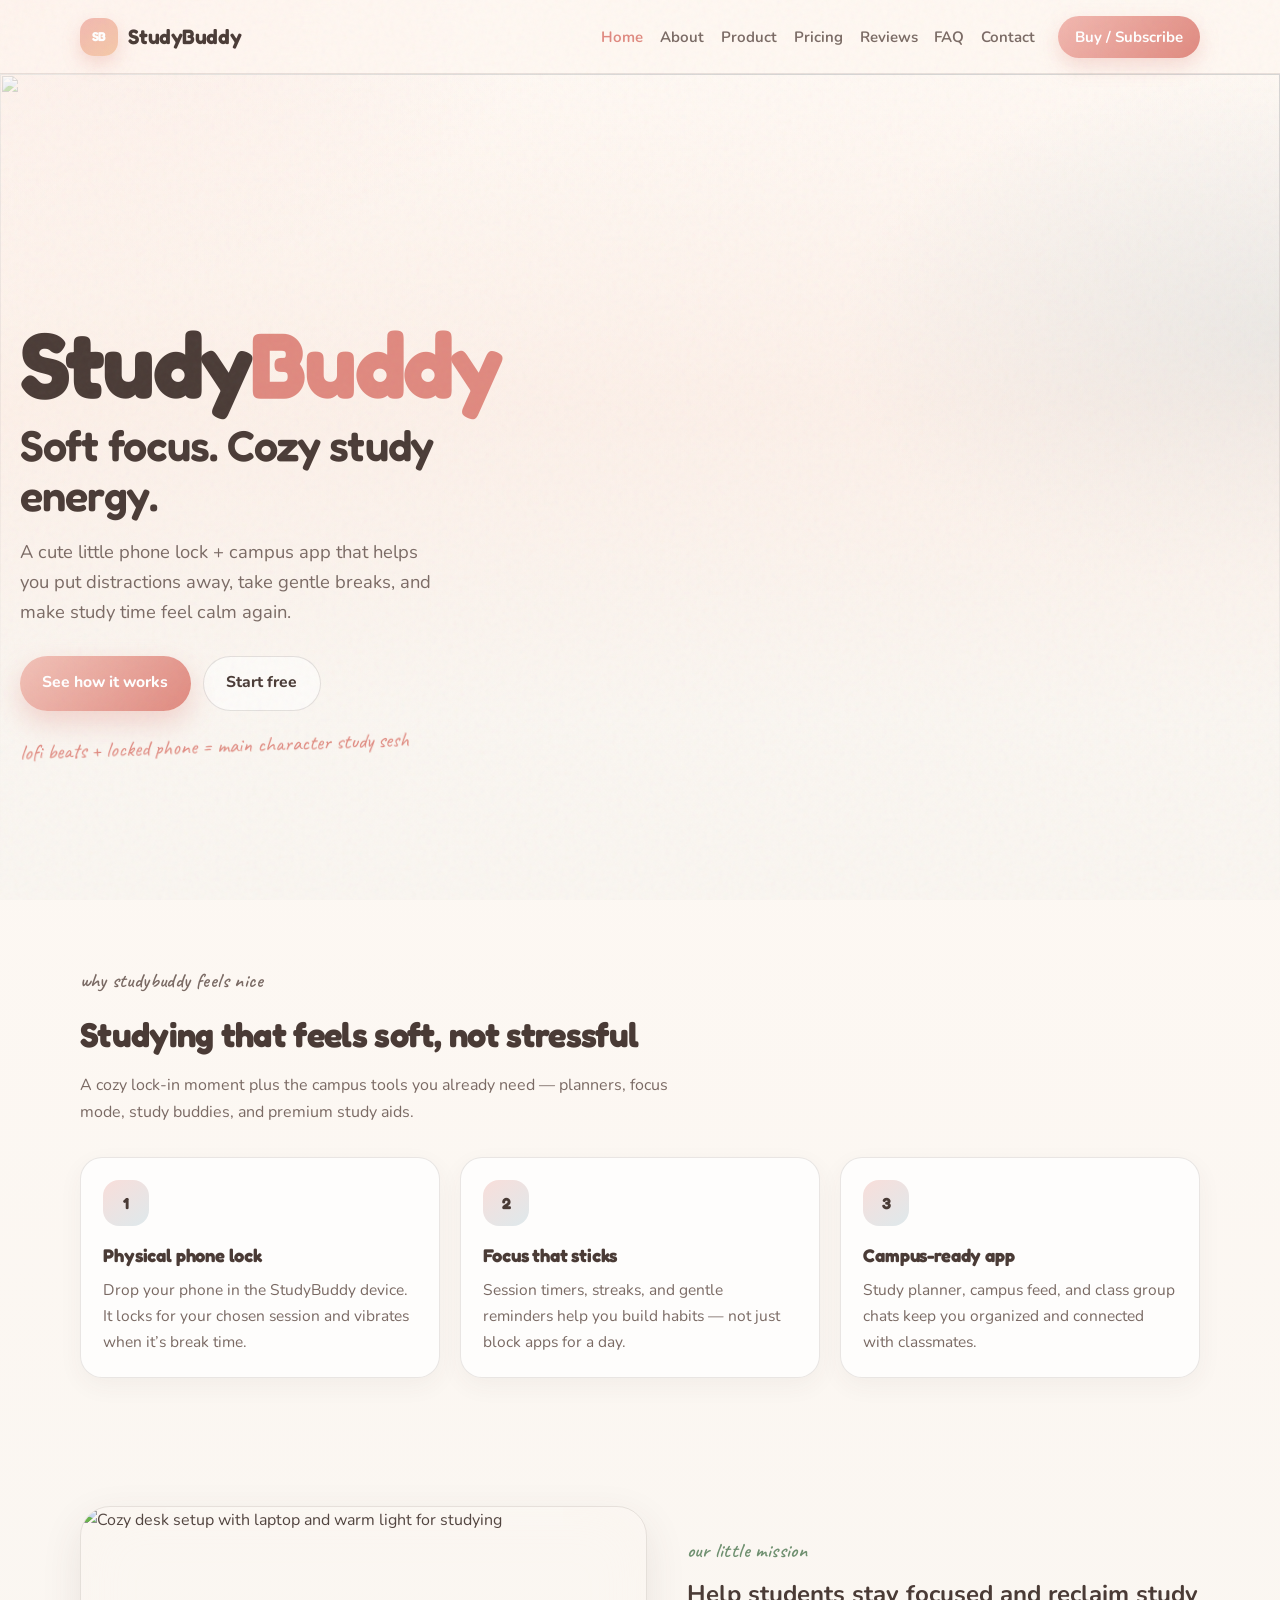
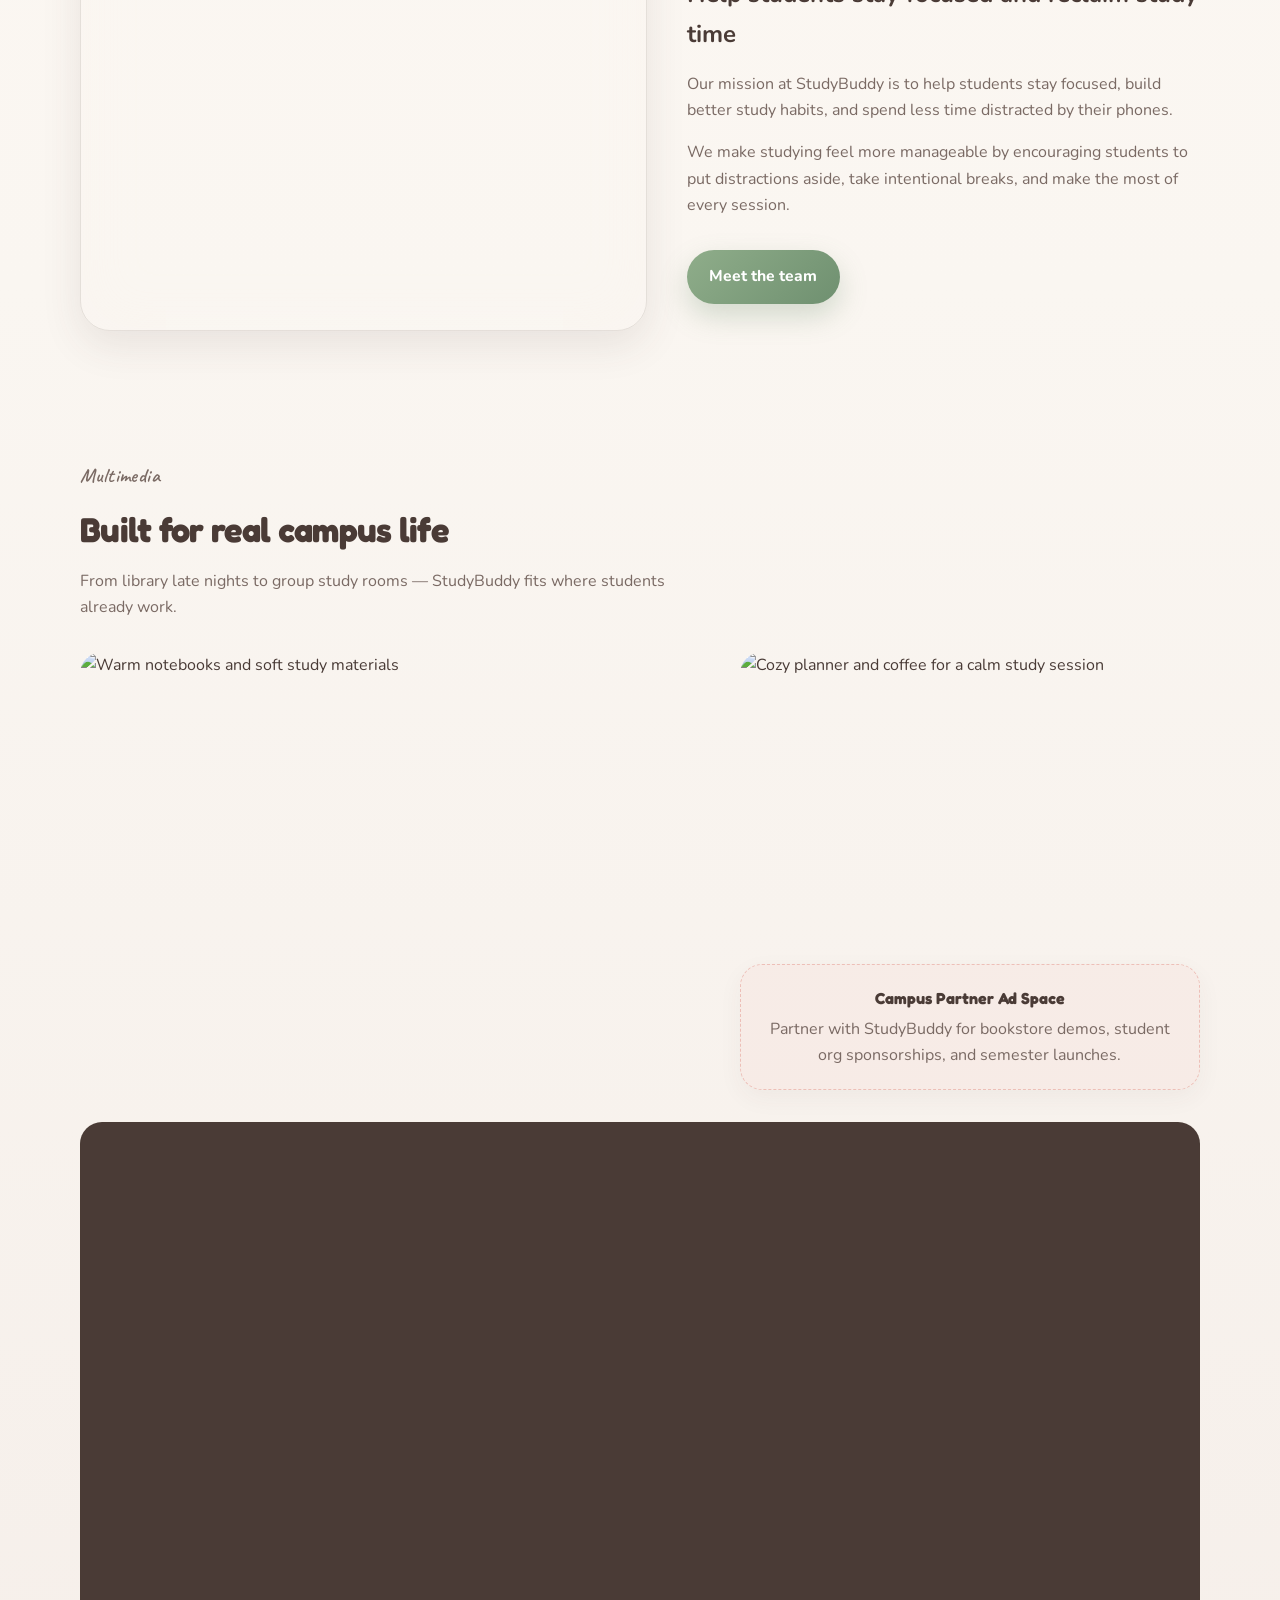
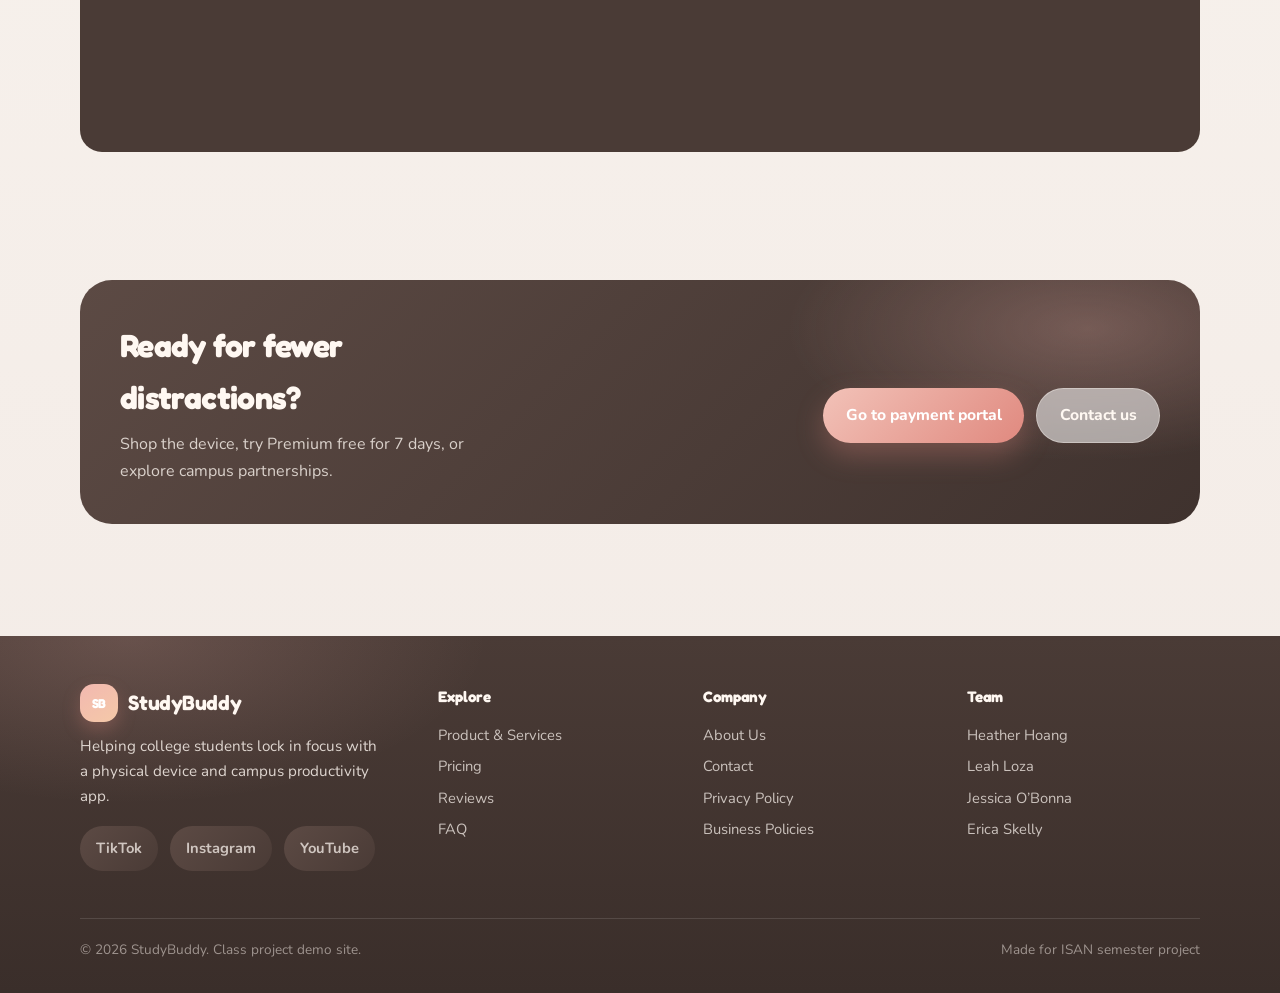
==== commit a31d21ee: "Force homepage hero copy flush to the left edge. Co-authored-by: Cursor <cursoragent@cursor.com>" ====
--- a/index.html
+++ b/index.html
@@ -30,7 +30,7 @@
       <div class="hero-media" aria-hidden="true">
         <img src="https://images.unsplash.com/photo-1513364776144-60967b0f800f?auto=format&fit=crop&w=1800&q=80" alt="" />
       </div>
-      <div class="container hero-content">
+      <div class="hero-content">
         <p class="brand-hero">Study<span>Buddy</span></p>
         <h1>Soft focus. Cozy study energy.</h1>
         <p class="lede">A cute little phone lock + campus app that helps you put distractions away, take gentle breaks, and make study time feel calm again.</p>
--- a/css/styles.css
+++ b/css/styles.css
@@ -259,6 +259,7 @@
   min-height: calc(100vh - var(--nav-h));
   display: grid;
   align-items: end;
+  justify-items: start;
   overflow: hidden;
   color: var(--ink);
 }
@@ -294,9 +295,25 @@
 .hero-content {
   position: relative;
   z-index: 1;
-  padding: 4.5rem 0 4.5rem;
-  max-width: 680px;
+  justify-self: start;
+  width: min(92vw, 560px);
+  max-width: 560px;
+  margin: 0;
+  padding: 4.5rem 1rem 4.5rem 1.25rem;
+  text-align: left;
   animation: riseIn 0.95s ease both;
+}
+
+/* Override shared .container centering on the homepage hero */
+.hero .container.hero-content,
+.container.hero-content {
+  width: min(92vw, 560px);
+  max-width: 560px;
+  margin: 0 !important;
+  margin-left: 0 !important;
+  margin-right: 0 !important;
+  padding-left: 1.25rem;
+  justify-self: start;
 }
 
 @keyframes riseIn {
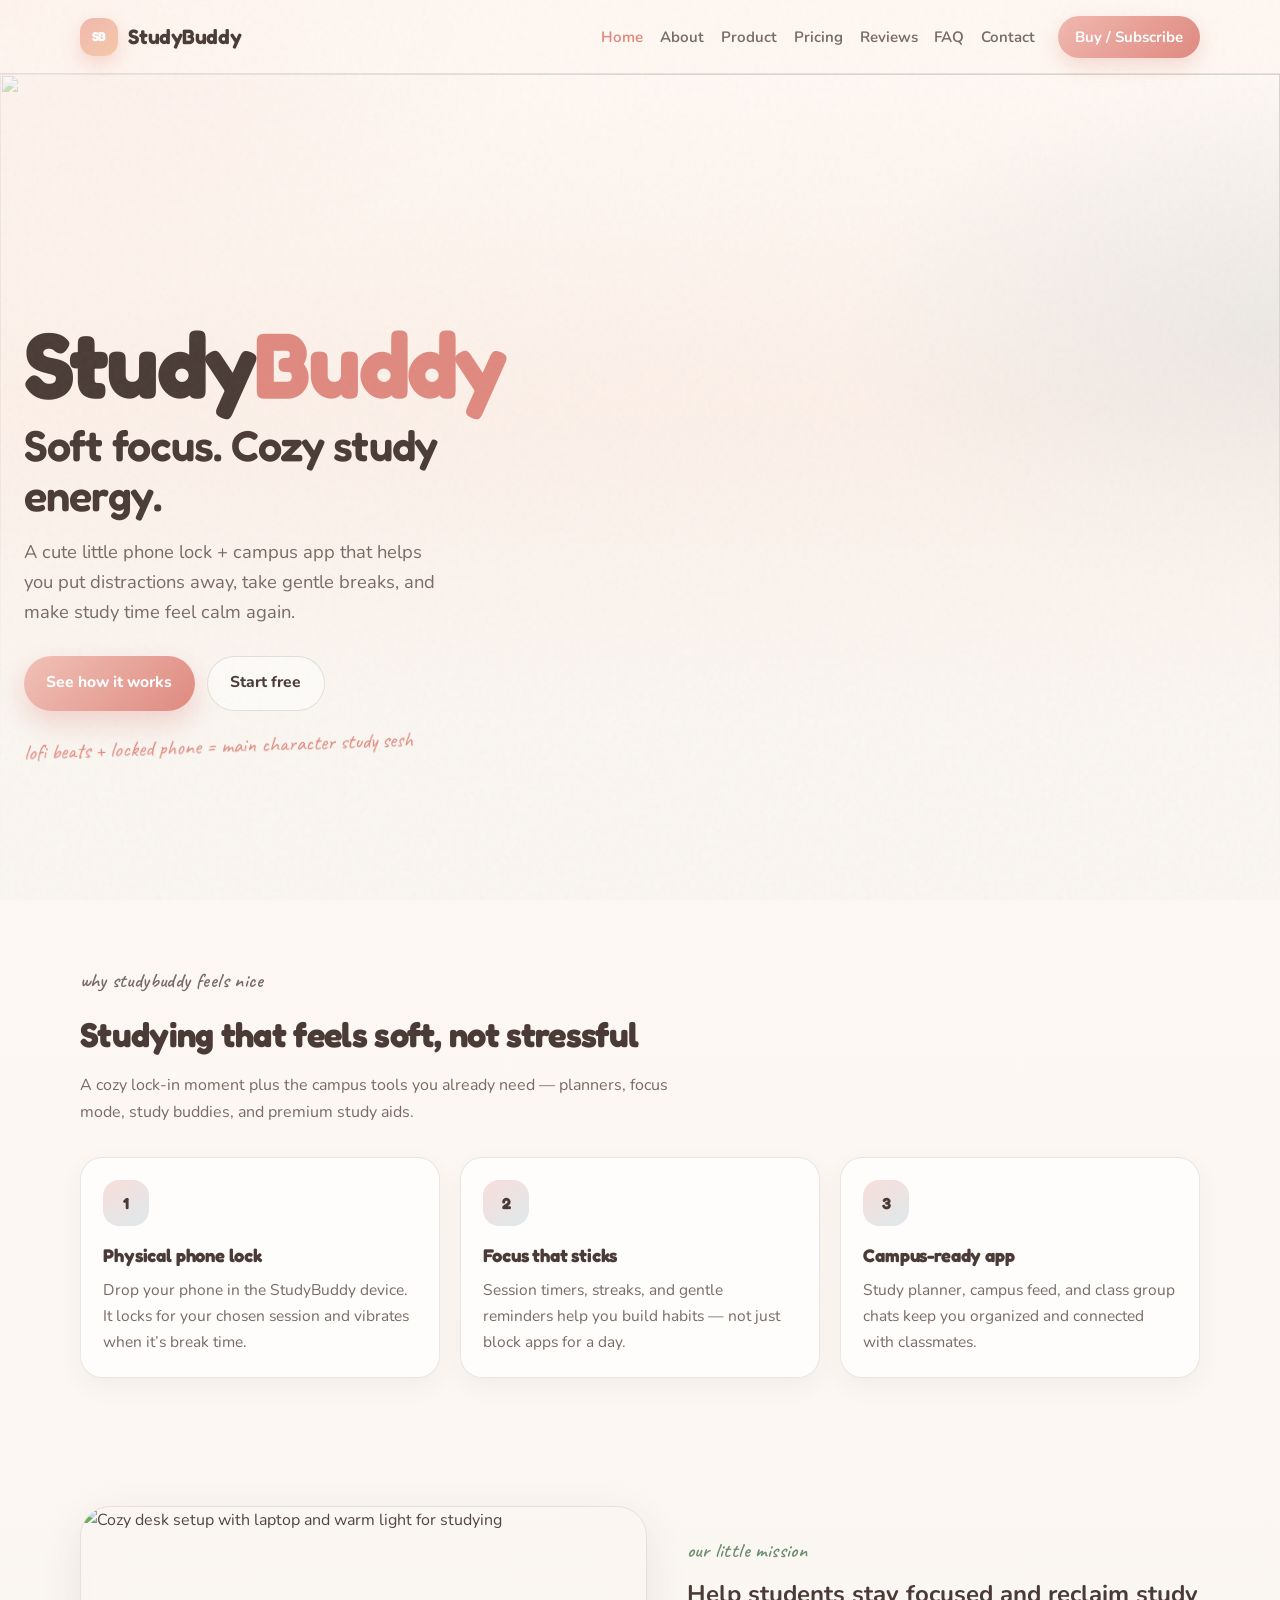
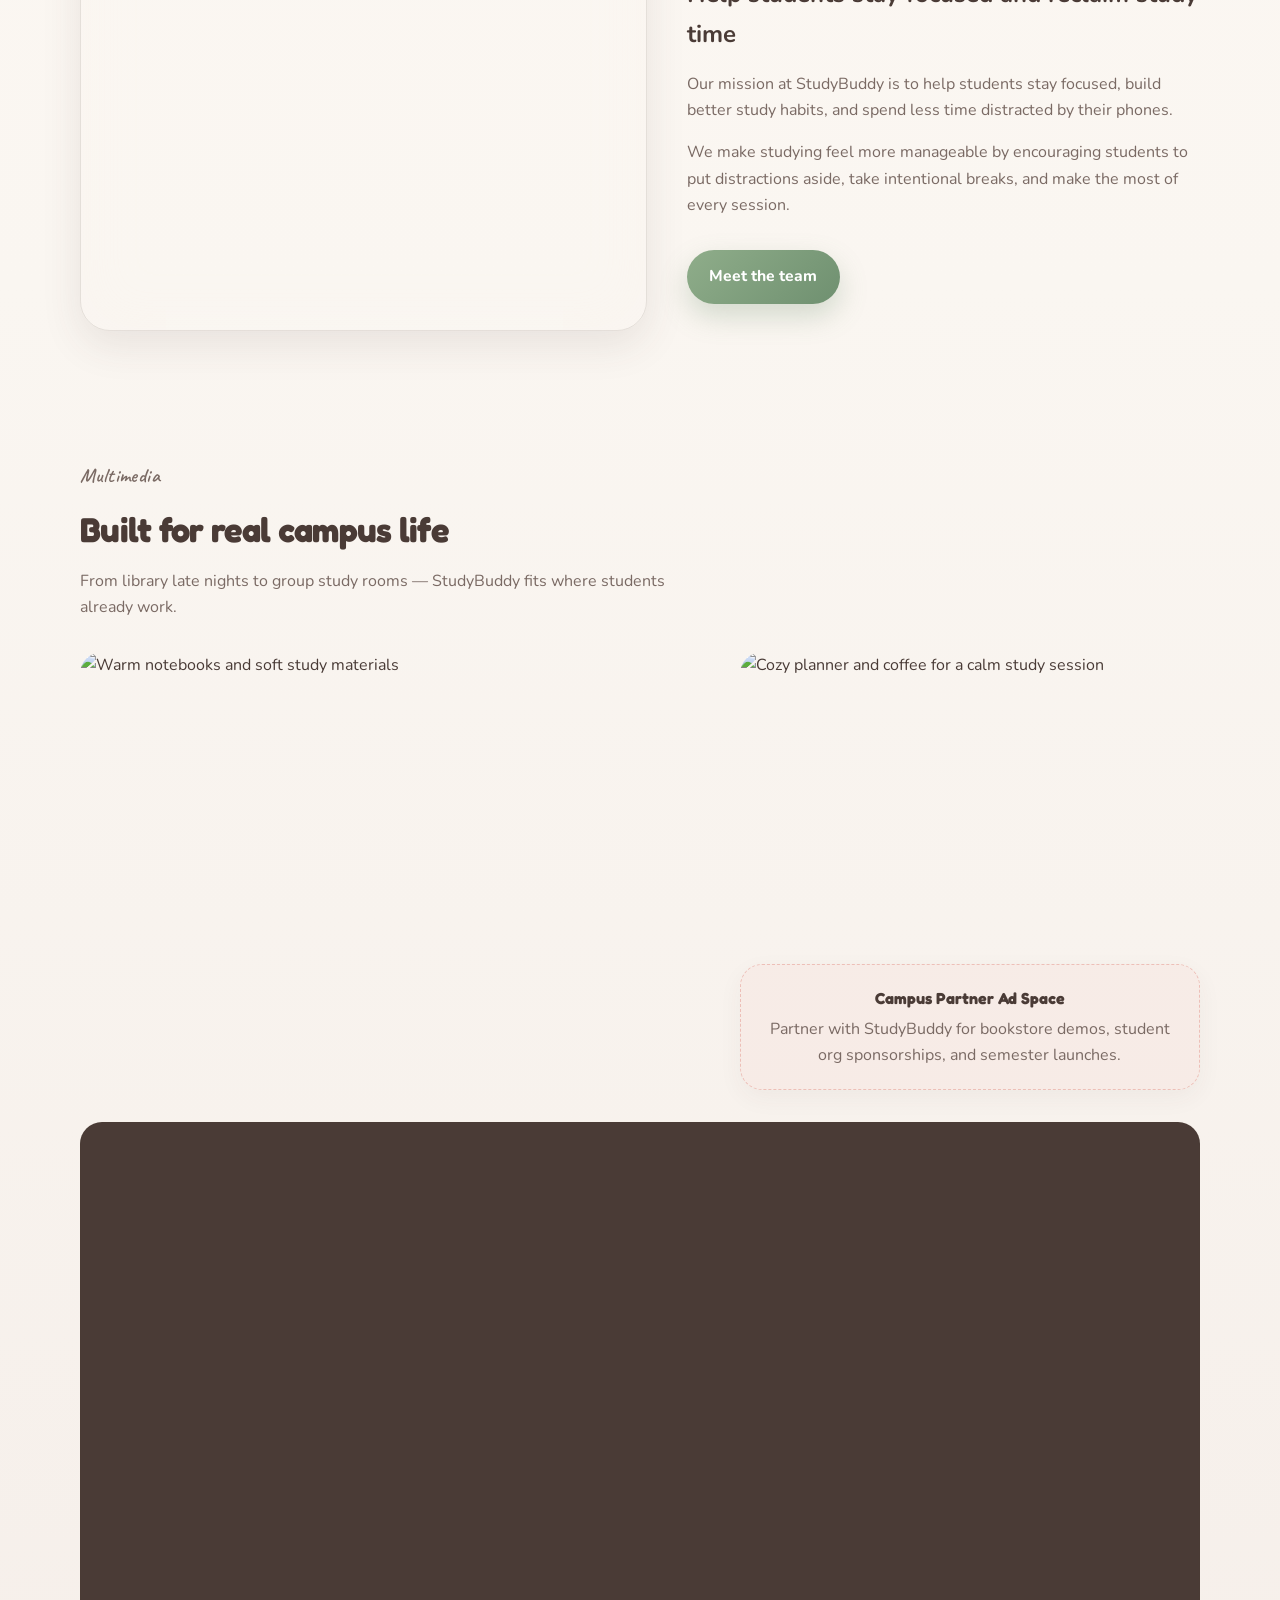
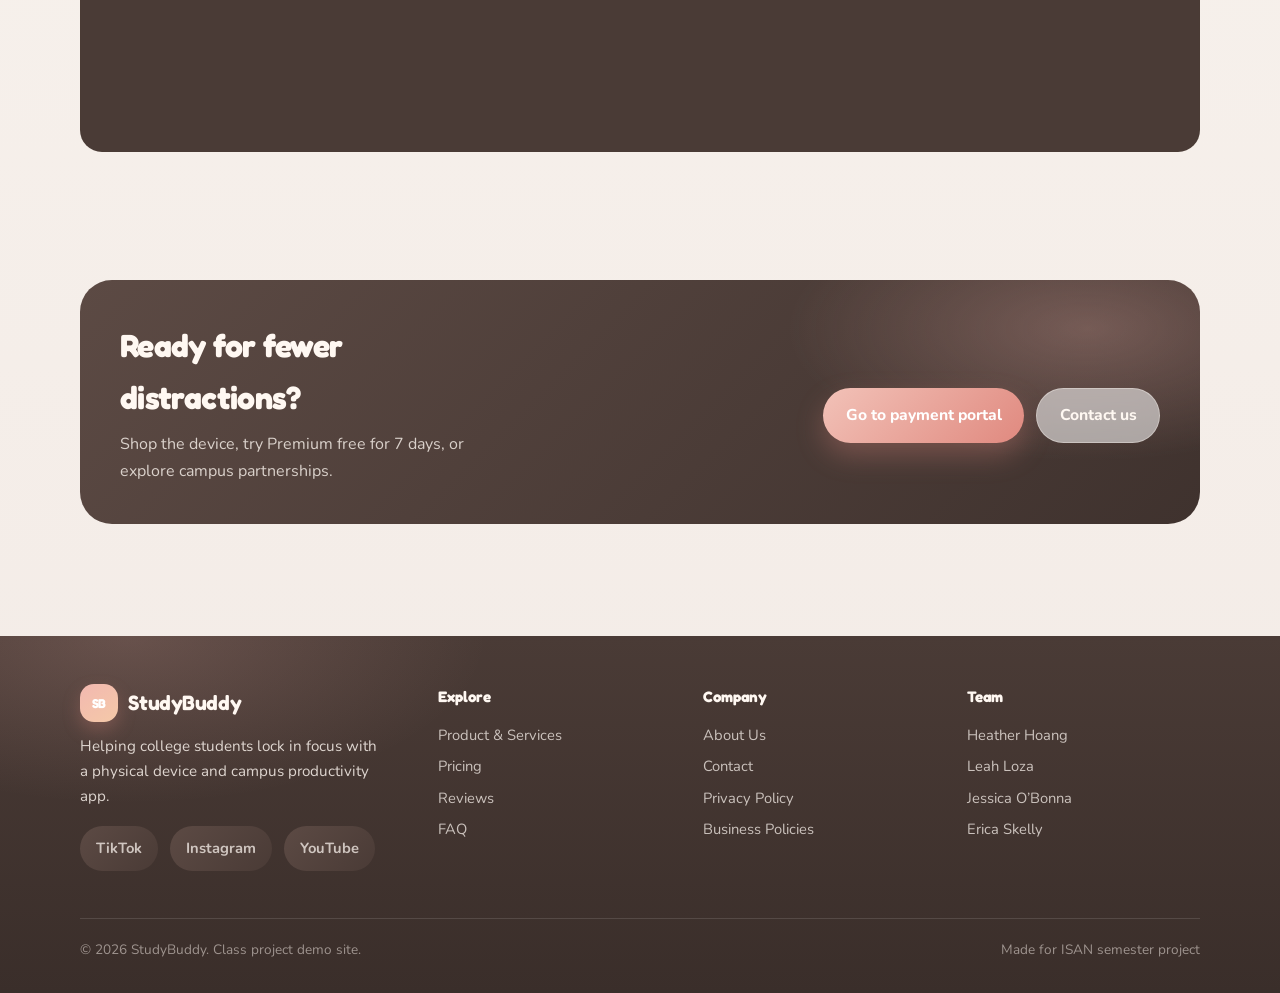
==== commit 101f01f2: "Cache-bust CSS so left-aligned hero styles actually load. Co-authored-by: Cursor <cursoragent@cursor" ====
--- a/index.html
+++ b/index.html
@@ -5,7 +5,7 @@
   <meta name="viewport" content="width=device-width, initial-scale=1" />
   <title>StudyBuddy — cozy focus, cute vibes</title>
   <meta name="description" content="StudyBuddy helps college students stay focused with a phone-locking device and campus productivity app." />
-  <link rel="stylesheet" href="css/styles.css" />
+  <link rel="stylesheet" href="css/styles.css?v=lofi-left-3" />
 </head>
 <body>
   <header class="site-header">
--- a/css/styles.css
+++ b/css/styles.css
@@ -296,24 +296,14 @@
   position: relative;
   z-index: 1;
   justify-self: start;
-  width: min(92vw, 560px);
-  max-width: 560px;
-  margin: 0;
-  padding: 4.5rem 1rem 4.5rem 1.25rem;
+  place-self: end start;
+  box-sizing: border-box;
+  width: min(34rem, calc(100vw - 1.5rem));
+  max-width: 34rem;
+  margin: 0 0 0 0;
+  padding: 4.5rem 1rem 4.5rem 1.5rem;
   text-align: left;
   animation: riseIn 0.95s ease both;
-}
-
-/* Override shared .container centering on the homepage hero */
-.hero .container.hero-content,
-.container.hero-content {
-  width: min(92vw, 560px);
-  max-width: 560px;
-  margin: 0 !important;
-  margin-left: 0 !important;
-  margin-right: 0 !important;
-  padding-left: 1.25rem;
-  justify-self: start;
 }
 
 @keyframes riseIn {
